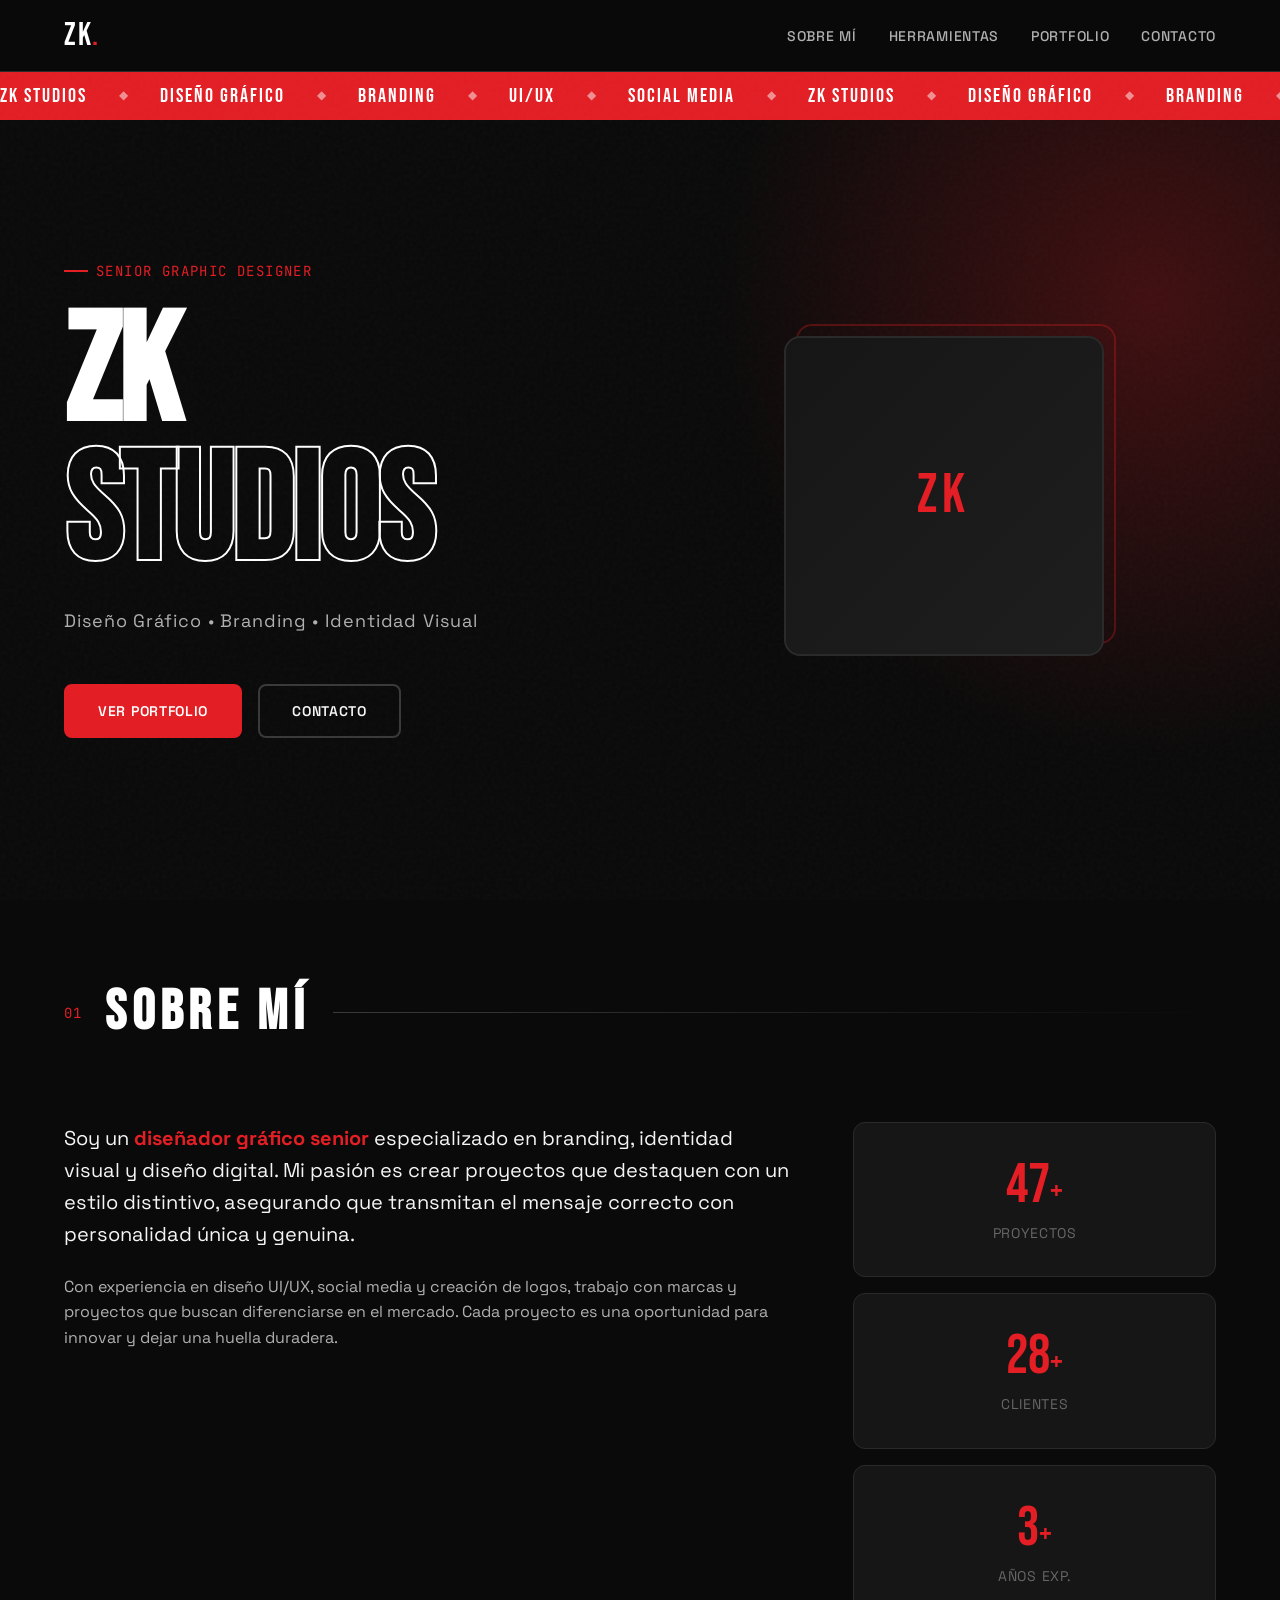
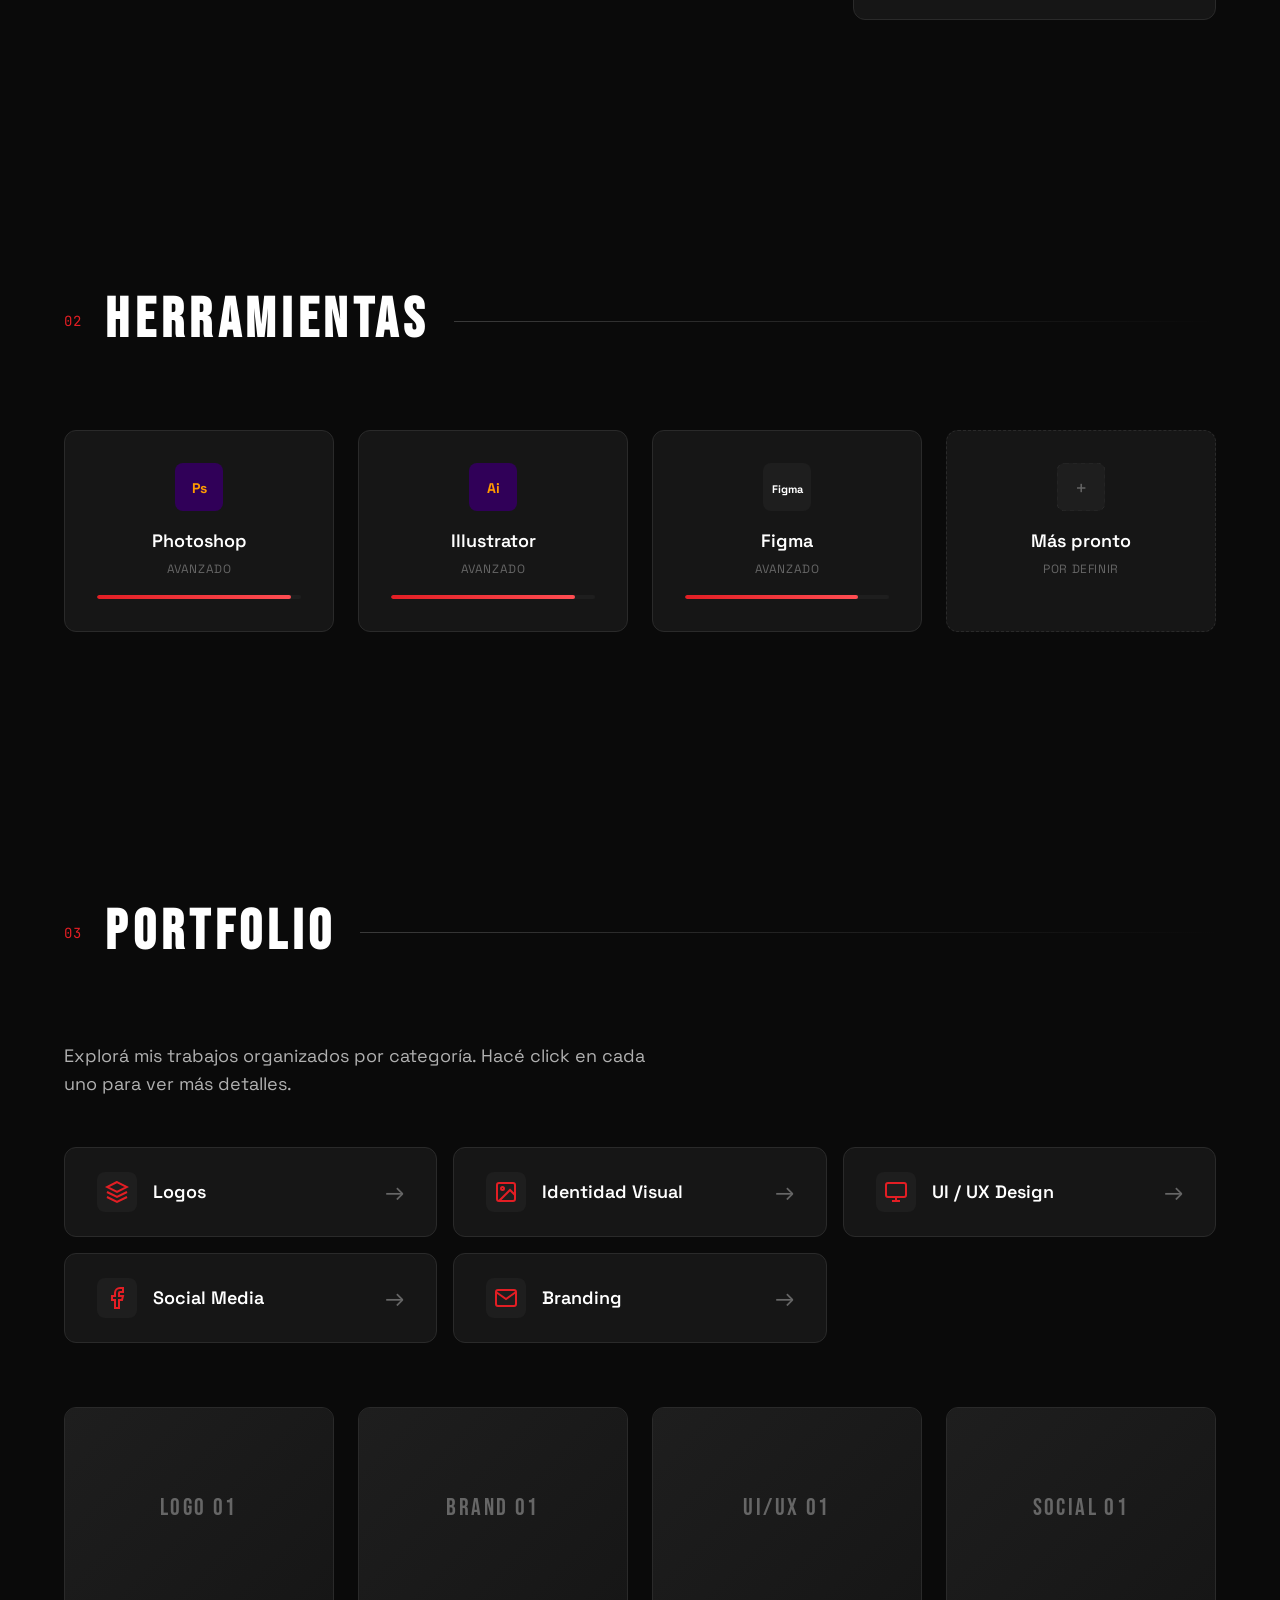
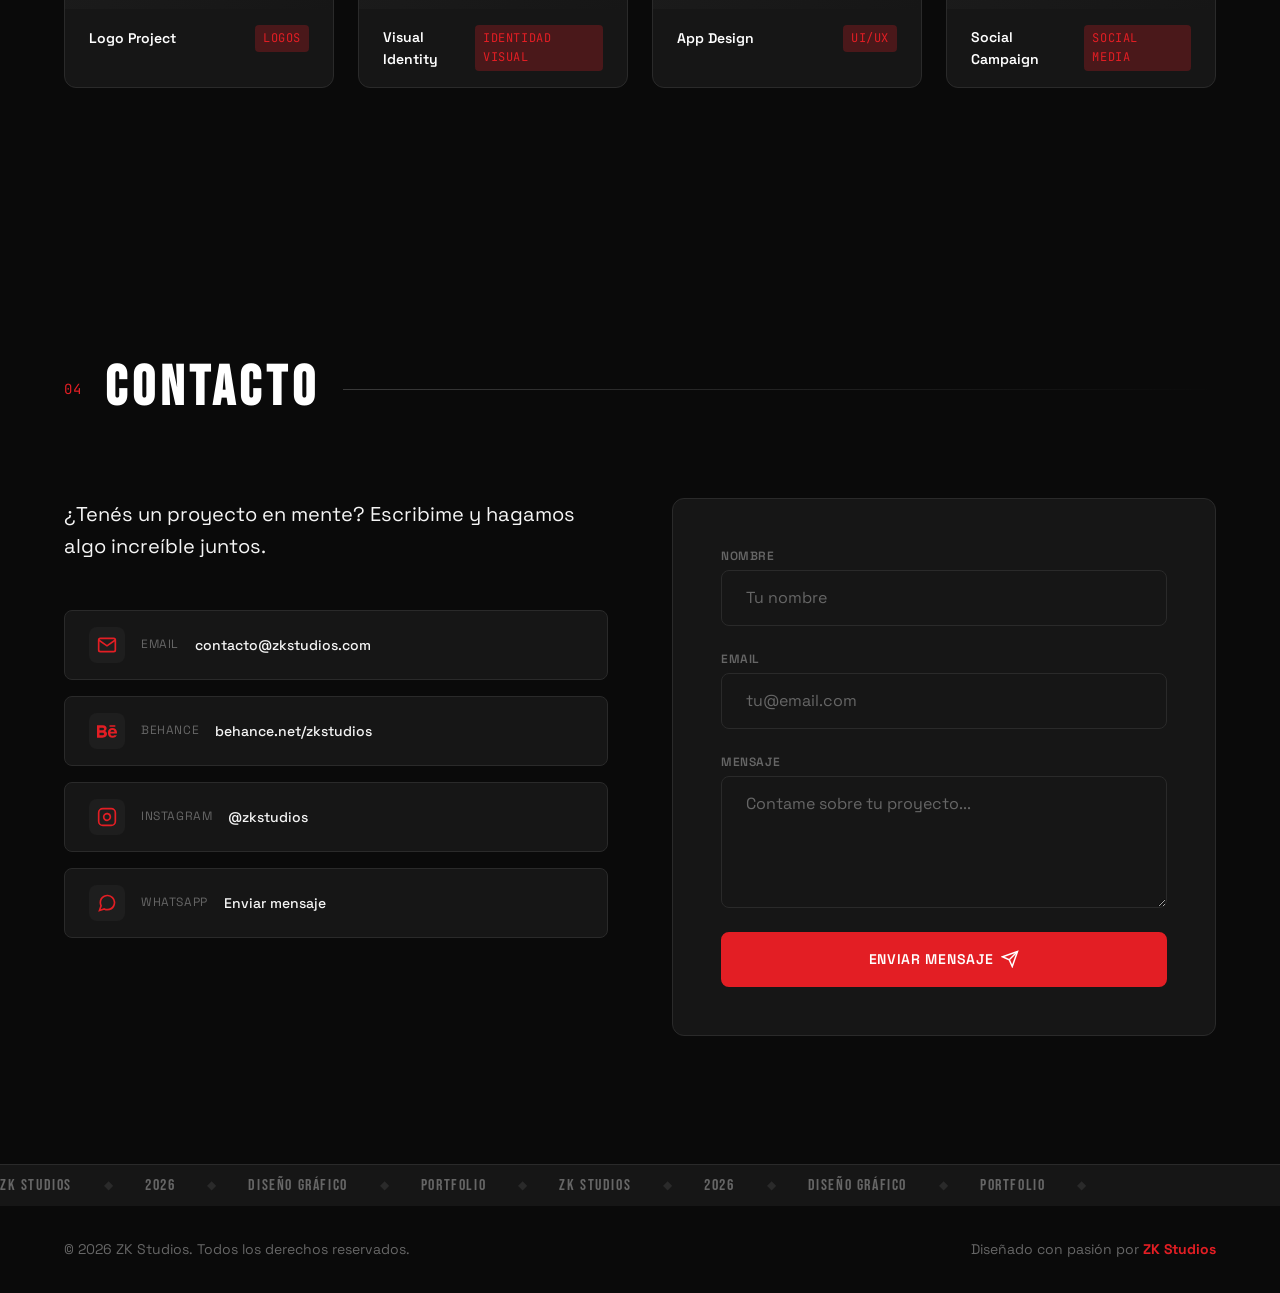
==== index.html @ b7d190c0 "Primer Commit - ZK Studios" ====
<!DOCTYPE html>
<html lang="es">
<head>
  <meta charset="UTF-8">
  <meta name="viewport" content="width=device-width, initial-scale=1.0">
  <meta name="description" content="ZK Studios — Diseño Gráfico Senior. Portfolio de diseño gráfico, branding, UI/UX, social media e identidad visual.">
  <meta name="author" content="ZK Studios">
  <meta name="robots" content="index, follow">

  <!-- Open Graph -->
  <meta property="og:title" content="ZK Studios — Diseño Gráfico Senior">
  <meta property="og:description" content="Portfolio profesional de diseño gráfico, branding e identidad visual.">
  <meta property="og:type" content="website">
  <meta property="og:image" content="assets/img/og-image.png">

  <!-- Favicon -->
  <link rel="icon" type="image/png" href="assets/icons/favicon.png">

  <!-- Fonts -->
  <link rel="preconnect" href="https://fonts.googleapis.com">
  <link rel="preconnect" href="https://fonts.gstatic.com" crossorigin>
  <link href="https://fonts.googleapis.com/css2?family=Bebas+Neue&family=Space+Grotesk:wght@400;500;600;700&family=JetBrains+Mono:wght@400;500&display=swap" rel="stylesheet">

  <!-- Stylesheets -->
  <link rel="stylesheet" href="css/variables.css">
  <link rel="stylesheet" href="css/reset.css">
  <link rel="stylesheet" href="css/base.css">
  <link rel="stylesheet" href="css/layout.css">
  <link rel="stylesheet" href="css/components.css">
  <link rel="stylesheet" href="css/sections.css">
  <link rel="stylesheet" href="css/modal.css">
  <link rel="stylesheet" href="css/animations.css">
  <link rel="stylesheet" href="css/responsive.css">

  <title>ZK Studios — Diseño Gráfico Senior</title>
</head>
<body>

  <!-- ============================================
       LOADER
  ============================================= -->
  <div id="loader" class="loader" aria-hidden="true">
    <div class="loader__content">
      <span class="loader__logo">ZK</span>
      <div class="loader__bar">
        <div class="loader__bar-fill"></div>
      </div>
    </div>
  </div>

  <!-- ============================================
       NAVIGATION
  ============================================= -->
  <header class="header" id="header">
    <nav class="nav" aria-label="Navegación principal">
      <a href="#hero" class="nav__logo" aria-label="ZK Studios - Inicio">
        <span class="nav__logo-text">ZK<span class="accent">.</span></span>
      </a>

      <button class="nav__toggle" id="navToggle" aria-label="Abrir menú" aria-expanded="false">
        <span class="nav__toggle-bar"></span>
        <span class="nav__toggle-bar"></span>
        <span class="nav__toggle-bar"></span>
      </button>

      <ul class="nav__menu" id="navMenu" role="menubar">
        <li role="none"><a href="#about" class="nav__link" role="menuitem">Sobre mí</a></li>
        <li role="none"><a href="#tools" class="nav__link" role="menuitem">Herramientas</a></li>
        <li role="none"><a href="#portfolio" class="nav__link" role="menuitem">Portfolio</a></li>
        <li role="none"><a href="#contact" class="nav__link" role="menuitem">Contacto</a></li>
      </ul>
    </nav>
  </header>

  <main id="main">

    <!-- ============================================
         MARQUEE TICKER
    ============================================= -->
    <div class="marquee" aria-hidden="true">
      <div class="marquee__track">
        <span class="marquee__item">ZK STUDIOS</span>
        <span class="marquee__separator">◆</span>
        <span class="marquee__item">DISEÑO GRÁFICO</span>
        <span class="marquee__separator">◆</span>
        <span class="marquee__item">BRANDING</span>
        <span class="marquee__separator">◆</span>
        <span class="marquee__item">UI/UX</span>
        <span class="marquee__separator">◆</span>
        <span class="marquee__item">SOCIAL MEDIA</span>
        <span class="marquee__separator">◆</span>
        <span class="marquee__item">ZK STUDIOS</span>
        <span class="marquee__separator">◆</span>
        <span class="marquee__item">DISEÑO GRÁFICO</span>
        <span class="marquee__separator">◆</span>
        <span class="marquee__item">BRANDING</span>
        <span class="marquee__separator">◆</span>
        <span class="marquee__item">UI/UX</span>
        <span class="marquee__separator">◆</span>
        <span class="marquee__item">SOCIAL MEDIA</span>
        <span class="marquee__separator">◆</span>
      </div>
    </div>

    <!-- ============================================
         HERO SECTION
    ============================================= -->
    <section class="hero" id="hero">
      <div class="hero__container container">
        <div class="hero__content">
          <p class="hero__tag">Senior Graphic Designer</p>
          <h1 class="hero__title">
            <span class="hero__title-line" data-animate="slide-up">ZK</span>
            <span class="hero__title-line hero__title-line--outline" data-animate="slide-up" data-delay="1">STUDIOS</span>
          </h1>
          <p class="hero__subtitle">Diseño Gráfico &bull; Branding &bull; Identidad Visual</p>
          <div class="hero__cta">
            <a href="#portfolio" class="btn btn--primary">Ver Portfolio</a>
            <a href="#contact" class="btn btn--outline">Contacto</a>
          </div>
        </div>
        <div class="hero__visual">
          <div class="hero__image-wrapper">
            <!-- Placeholder: reemplazar con foto de perfil/avatar -->
            <div class="hero__image-placeholder">
              <span>ZK</span>
            </div>
            <div class="hero__image-decoration"></div>
          </div>
        </div>
      </div>
    </section>

    <!-- ============================================
         ABOUT SECTION
    ============================================= -->
    <section class="section about" id="about">
      <div class="container">
        <div class="section__header">
          <span class="section__number">01</span>
          <h2 class="section__title">Sobre Mí</h2>
          <div class="section__line"></div>
        </div>
        <div class="about__grid">
          <div class="about__text">
            <p class="about__intro">
              Soy un <strong>diseñador gráfico senior</strong> especializado en branding, identidad visual y diseño digital. 
              Mi pasión es crear proyectos que destaquen con un estilo distintivo, asegurando que transmitan 
              el mensaje correcto con personalidad única y genuina.
            </p>
            <p class="about__description">
              Con experiencia en diseño UI/UX, social media y creación de logos, trabajo con marcas 
              y proyectos que buscan diferenciarse en el mercado. Cada proyecto es una oportunidad 
              para innovar y dejar una huella duradera.
            </p>
          </div>
          <div class="about__stats">
            <div class="stat" data-animate="fade-in">
              <span class="stat__number" data-count="50">0</span><span class="stat__plus">+</span>
              <span class="stat__label">Proyectos</span>
            </div>
            <div class="stat" data-animate="fade-in" data-delay="1">
              <span class="stat__number" data-count="30">0</span><span class="stat__plus">+</span>
              <span class="stat__label">Clientes</span>
            </div>
            <div class="stat" data-animate="fade-in" data-delay="2">
              <span class="stat__number" data-count="4">0</span><span class="stat__plus">+</span>
              <span class="stat__label">Años Exp.</span>
            </div>
          </div>
        </div>
      </div>
    </section>

    <!-- ============================================
         TOOLS SECTION
    ============================================= -->
    <section class="section tools" id="tools">
      <div class="container">
        <div class="section__header">
          <span class="section__number">02</span>
          <h2 class="section__title">Herramientas</h2>
          <div class="section__line"></div>
        </div>
        <div class="tools__grid">
          <div class="tool-card" data-animate="scale-in">
            <div class="tool-card__icon">
              <svg viewBox="0 0 48 48" fill="none" xmlns="http://www.w3.org/2000/svg">
                <rect width="48" height="48" rx="8" fill="#300058"/>
                <text x="24" y="30" text-anchor="middle" fill="#FF9A00" font-size="14" font-weight="bold">Ps</text>
              </svg>
            </div>
            <h3 class="tool-card__name">Photoshop</h3>
            <span class="tool-card__level">Avanzado</span>
            <div class="tool-card__bar">
              <div class="tool-card__bar-fill" data-width="95"></div>
            </div>
          </div>

          <div class="tool-card" data-animate="scale-in" data-delay="1">
            <div class="tool-card__icon">
              <svg viewBox="0 0 48 48" fill="none" xmlns="http://www.w3.org/2000/svg">
                <rect width="48" height="48" rx="8" fill="#300058"/>
                <text x="24" y="30" text-anchor="middle" fill="#FF9A00" font-size="14" font-weight="bold">Ai</text>
              </svg>
            </div>
            <h3 class="tool-card__name">Illustrator</h3>
            <span class="tool-card__level">Avanzado</span>
            <div class="tool-card__bar">
              <div class="tool-card__bar-fill" data-width="90"></div>
            </div>
          </div>

          <div class="tool-card" data-animate="scale-in" data-delay="2">
            <div class="tool-card__icon">
              <svg viewBox="0 0 48 48" fill="none" xmlns="http://www.w3.org/2000/svg">
                <rect width="48" height="48" rx="8" fill="#1E1E1E"/>
                <text x="24" y="30" text-anchor="middle" fill="#FFFFFF" font-size="11" font-weight="bold">Figma</text>
              </svg>
            </div>
            <h3 class="tool-card__name">Figma</h3>
            <span class="tool-card__level">Avanzado</span>
            <div class="tool-card__bar">
              <div class="tool-card__bar-fill" data-width="85"></div>
            </div>
          </div>

          <!-- Placeholder para más herramientas -->
          <div class="tool-card tool-card--add" data-animate="scale-in" data-delay="3">
            <div class="tool-card__icon">
              <svg viewBox="0 0 48 48" fill="none" xmlns="http://www.w3.org/2000/svg">
                <rect width="48" height="48" rx="8" fill="var(--clr-surface-alt)" stroke="var(--clr-border)" stroke-dasharray="4 4"/>
                <text x="24" y="32" text-anchor="middle" fill="var(--clr-text-muted)" font-size="20">+</text>
              </svg>
            </div>
            <h3 class="tool-card__name">Más pronto</h3>
            <span class="tool-card__level">Por definir</span>
          </div>
        </div>
      </div>
    </section>

    <!-- ============================================
         PORTFOLIO SECTION
    ============================================= -->
    <section class="section portfolio" id="portfolio">
      <div class="container">
        <div class="section__header">
          <span class="section__number">03</span>
          <h2 class="section__title">Portfolio</h2>
          <div class="section__line"></div>
        </div>
        <p class="portfolio__intro">
          Explorá mis trabajos organizados por categoría. Hacé click en cada uno para ver más detalles.
        </p>

        <div class="portfolio__categories">
          <button class="category-btn" data-category="logos" aria-label="Ver categoría Logos">
            <span class="category-btn__icon">
              <svg width="24" height="24" viewBox="0 0 24 24" fill="none" stroke="currentColor" stroke-width="2"><path d="M12 2L2 7l10 5 10-5-10-5z"/><path d="M2 17l10 5 10-5"/><path d="M2 12l10 5 10-5"/></svg>
            </span>
            <span class="category-btn__text">Logos</span>
            <span class="category-btn__arrow">&rarr;</span>
          </button>

          <button class="category-btn" data-category="identidad-visual" aria-label="Ver categoría Identidad Visual">
            <span class="category-btn__icon">
              <svg width="24" height="24" viewBox="0 0 24 24" fill="none" stroke="currentColor" stroke-width="2"><rect x="3" y="3" width="18" height="18" rx="2"/><circle cx="8.5" cy="8.5" r="1.5"/><path d="M21 15l-5-5L5 21"/></svg>
            </span>
            <span class="category-btn__text">Identidad Visual</span>
            <span class="category-btn__arrow">&rarr;</span>
          </button>

          <button class="category-btn" data-category="ui-ux" aria-label="Ver categoría UI/UX Design">
            <span class="category-btn__icon">
              <svg width="24" height="24" viewBox="0 0 24 24" fill="none" stroke="currentColor" stroke-width="2"><rect x="2" y="3" width="20" height="14" rx="2"/><line x1="8" y1="21" x2="16" y2="21"/><line x1="12" y1="17" x2="12" y2="21"/></svg>
            </span>
            <span class="category-btn__text">UI / UX Design</span>
            <span class="category-btn__arrow">&rarr;</span>
          </button>

          <button class="category-btn" data-category="social-media" aria-label="Ver categoría Social Media">
            <span class="category-btn__icon">
              <svg width="24" height="24" viewBox="0 0 24 24" fill="none" stroke="currentColor" stroke-width="2"><path d="M18 2h-3a5 5 0 00-5 5v3H7v4h3v8h4v-8h3l1-4h-4V7a1 1 0 011-1h3z"/></svg>
            </span>
            <span class="category-btn__text">Social Media</span>
            <span class="category-btn__arrow">&rarr;</span>
          </button>

          <button class="category-btn" data-category="branding" aria-label="Ver categoría Branding">
            <span class="category-btn__icon">
              <svg width="24" height="24" viewBox="0 0 24 24" fill="none" stroke="currentColor" stroke-width="2"><path d="M4 4h16c1.1 0 2 .9 2 2v12c0 1.1-.9 2-2 2H4c-1.1 0-2-.9-2-2V6c0-1.1.9-2 2-2z"/><polyline points="22 6 12 13 2 6"/></svg>
            </span>
            <span class="category-btn__text">Branding</span>
            <span class="category-btn__arrow">&rarr;</span>
          </button>
        </div>

        <!-- Portfolio Gallery Preview -->
        <div class="portfolio__preview">
          <div class="portfolio__grid">
            <article class="project-card" data-category="logos" data-animate="fade-in">
              <div class="project-card__thumbnail">
                <div class="project-card__placeholder">
                  <span>LOGO 01</span>
                </div>
              </div>
              <div class="project-card__info">
                <h3 class="project-card__title">Logo Project</h3>
                <span class="project-card__tag">Logos</span>
              </div>
            </article>

            <article class="project-card" data-category="identidad-visual" data-animate="fade-in" data-delay="1">
              <div class="project-card__thumbnail">
                <div class="project-card__placeholder">
                  <span>BRAND 01</span>
                </div>
              </div>
              <div class="project-card__info">
                <h3 class="project-card__title">Visual Identity</h3>
                <span class="project-card__tag">Identidad Visual</span>
              </div>
            </article>

            <article class="project-card" data-category="ui-ux" data-animate="fade-in" data-delay="2">
              <div class="project-card__thumbnail">
                <div class="project-card__placeholder">
                  <span>UI/UX 01</span>
                </div>
              </div>
              <div class="project-card__info">
                <h3 class="project-card__title">App Design</h3>
                <span class="project-card__tag">UI/UX</span>
              </div>
            </article>

            <article class="project-card" data-category="social-media" data-animate="fade-in" data-delay="3">
              <div class="project-card__thumbnail">
                <div class="project-card__placeholder">
                  <span>SOCIAL 01</span>
                </div>
              </div>
              <div class="project-card__info">
                <h3 class="project-card__title">Social Campaign</h3>
                <span class="project-card__tag">Social Media</span>
              </div>
            </article>
          </div>
        </div>
      </div>
    </section>

    <!-- ============================================
         CONTACT SECTION
    ============================================= -->
    <section class="section contact" id="contact">
      <div class="container">
        <div class="section__header">
          <span class="section__number">04</span>
          <h2 class="section__title">Contacto</h2>
          <div class="section__line"></div>
        </div>
        <div class="contact__grid">
          <div class="contact__info">
            <p class="contact__text">
              ¿Tenés un proyecto en mente? Escribime y hagamos algo increíble juntos.
            </p>
            <div class="contact__channels">
              <a href="mailto:contacto@zkstudios.com" class="contact-link" aria-label="Enviar email">
                <span class="contact-link__icon">
                  <svg width="20" height="20" viewBox="0 0 24 24" fill="none" stroke="currentColor" stroke-width="2"><path d="M4 4h16c1.1 0 2 .9 2 2v12c0 1.1-.9 2-2 2H4c-1.1 0-2-.9-2-2V6c0-1.1.9-2 2-2z"/><polyline points="22 6 12 13 2 6"/></svg>
                </span>
                <span class="contact-link__label">Email</span>
                <span class="contact-link__value">contacto@zkstudios.com</span>
              </a>

              <a href="https://www.behance.net/" target="_blank" rel="noopener noreferrer" class="contact-link" aria-label="Ver Behance">
                <span class="contact-link__icon">
                  <svg width="20" height="20" viewBox="0 0 24 24" fill="currentColor"><path d="M22 7h-7V5h7v2zm1.726 10c-.442 1.297-2.029 3-5.101 3-3.074 0-5.564-1.729-5.564-5.675 0-3.91 2.325-5.92 5.466-5.92 3.082 0 4.964 1.782 5.375 4.426.078.506.109 1.188.095 2.14H15.97c.13 3.211 3.483 3.312 4.588 2.029h3.168zm-7.686-4h4.965c-.105-1.547-1.136-2.219-2.477-2.219-1.466 0-2.277.768-2.488 2.219zm-9.574 6.988H0V5.021h6.953c5.476.081 5.58 5.444 2.72 6.906 3.461 1.26 3.577 8.061-3.207 8.061zM3 11h3.584c2.508 0 2.906-3-.312-3H3v3zm3.391 3H3v3.016h3.341c3.055 0 2.868-3.016.05-3.016z"/></svg>
                </span>
                <span class="contact-link__label">Behance</span>
                <span class="contact-link__value">behance.net/zkstudios</span>
              </a>

              <a href="https://www.instagram.com/" target="_blank" rel="noopener noreferrer" class="contact-link" aria-label="Ver Instagram">
                <span class="contact-link__icon">
                  <svg width="20" height="20" viewBox="0 0 24 24" fill="none" stroke="currentColor" stroke-width="2"><rect x="2" y="2" width="20" height="20" rx="5"/><path d="M16 11.37A4 4 0 1112.63 8 4 4 0 0116 11.37z"/><line x1="17.5" y1="6.5" x2="17.51" y2="6.5"/></svg>
                </span>
                <span class="contact-link__label">Instagram</span>
                <span class="contact-link__value">@zkstudios</span>
              </a>

              <a href="https://wa.me/" target="_blank" rel="noopener noreferrer" class="contact-link" aria-label="Enviar WhatsApp">
                <span class="contact-link__icon">
                  <svg width="20" height="20" viewBox="0 0 24 24" fill="none" stroke="currentColor" stroke-width="2"><path d="M21 11.5a8.38 8.38 0 01-.9 3.8 8.5 8.5 0 01-7.6 4.7 8.38 8.38 0 01-3.8-.9L3 21l1.9-5.7a8.38 8.38 0 01-.9-3.8 8.5 8.5 0 014.7-7.6 8.38 8.38 0 013.8-.9h.5a8.48 8.48 0 018 8v.5z"/></svg>
                </span>
                <span class="contact-link__label">WhatsApp</span>
                <span class="contact-link__value">Enviar mensaje</span>
              </a>
            </div>
          </div>
          <div class="contact__form-wrapper">
            <form class="contact-form" id="contactForm" novalidate>
              <div class="contact-form__group">
                <label for="name" class="contact-form__label">Nombre</label>
                <input type="text" id="name" name="name" class="contact-form__input" placeholder="Tu nombre" required autocomplete="name">
              </div>
              <div class="contact-form__group">
                <label for="email" class="contact-form__label">Email</label>
                <input type="email" id="email" name="email" class="contact-form__input" placeholder="tu@email.com" required autocomplete="email">
              </div>
              <div class="contact-form__group">
                <label for="message" class="contact-form__label">Mensaje</label>
                <textarea id="message" name="message" class="contact-form__input contact-form__textarea" placeholder="Contame sobre tu proyecto..." rows="4" required></textarea>
              </div>
              <button type="submit" class="btn btn--primary btn--full">
                Enviar Mensaje
                <svg width="18" height="18" viewBox="0 0 24 24" fill="none" stroke="currentColor" stroke-width="2"><line x1="22" y1="2" x2="11" y2="13"/><polygon points="22 2 15 22 11 13 2 9 22 2"/></svg>
              </button>
            </form>
          </div>
        </div>
      </div>
    </section>

  </main>

  <!-- ============================================
       MODAL OVERLAY (Portfolio Categories)
  ============================================= -->
  <div class="modal-overlay" id="modalOverlay" role="dialog" aria-modal="true" aria-hidden="true">
    <div class="modal" id="modal">
      <div class="modal__header">
        <h2 class="modal__title" id="modalTitle">Categoría</h2>
        <button class="modal__close" id="modalClose" aria-label="Cerrar modal">
          <svg width="24" height="24" viewBox="0 0 24 24" fill="none" stroke="currentColor" stroke-width="2"><line x1="18" y1="6" x2="6" y2="18"/><line x1="6" y1="6" x2="18" y2="18"/></svg>
        </button>
      </div>
      <div class="modal__body" id="modalBody">
        <!-- Contenido dinámico inyectado por JS -->
      </div>
    </div>
  </div>

  <!-- ============================================
       FOOTER
  ============================================= -->
  <footer class="footer">
    <div class="marquee marquee--footer" aria-hidden="true">
      <div class="marquee__track marquee__track--reverse">
        <span class="marquee__item">ZK STUDIOS</span>
        <span class="marquee__separator">◆</span>
        <span class="marquee__item">2026</span>
        <span class="marquee__separator">◆</span>
        <span class="marquee__item">DISEÑO GRÁFICO</span>
        <span class="marquee__separator">◆</span>
        <span class="marquee__item">PORTFOLIO</span>
        <span class="marquee__separator">◆</span>
        <span class="marquee__item">ZK STUDIOS</span>
        <span class="marquee__separator">◆</span>
        <span class="marquee__item">2026</span>
        <span class="marquee__separator">◆</span>
        <span class="marquee__item">DISEÑO GRÁFICO</span>
        <span class="marquee__separator">◆</span>
        <span class="marquee__item">PORTFOLIO</span>
        <span class="marquee__separator">◆</span>
      </div>
    </div>
    <div class="footer__content container">
      <p class="footer__copy">&copy; 2026 ZK Studios. Todos los derechos reservados.</p>
      <p class="footer__credit">Diseñado con pasión por <strong>ZK Studios</strong></p>
    </div>
  </footer>

  <!-- Scripts -->
  <script src="js/app.js" defer></script>
  <script src="js/modal.js" defer></script>
  <script src="js/animations.js" defer></script>

</body>
</html>
---- css/variables.css ----
/* ============================================
   DESIGN TOKENS — ZK Studios
   Paleta: Rojo, Negro, Blanco con acentos
   ============================================ */

:root {
  /* ---- Colors ---- */
  --clr-primary:       #E31E24;
  --clr-primary-dark:  #B8171C;
  --clr-primary-light: #FF4D52;
  --clr-primary-glow:  rgba(227, 30, 36, 0.25);

  --clr-bg:            #0A0A0A;
  --clr-bg-alt:        #111111;
  --clr-surface:       #161616;
  --clr-surface-alt:   #1E1E1E;
  --clr-surface-hover: #252525;

  --clr-text:          #F5F5F5;
  --clr-text-secondary:#B0B0B0;
  --clr-text-muted:    #666666;

  --clr-border:        #2A2A2A;
  --clr-border-light:  #3A3A3A;

  --clr-white:         #FFFFFF;
  --clr-black:         #000000;

  /* ---- Typography ---- */
  --ff-display:  'Bebas Neue', sans-serif;
  --ff-body:     'Space Grotesk', sans-serif;
  --ff-mono:     'JetBrains Mono', monospace;

  --fs-xs:    0.75rem;    /* 12px */
  --fs-sm:    0.875rem;   /* 14px */
  --fs-base:  1rem;       /* 16px */
  --fs-md:    1.125rem;   /* 18px */
  --fs-lg:    1.25rem;    /* 20px */
  --fs-xl:    1.5rem;     /* 24px */
  --fs-2xl:   2rem;       /* 32px */
  --fs-3xl:   2.5rem;     /* 40px */
  --fs-4xl:   3.5rem;     /* 56px */
  --fs-hero:  clamp(4rem, 12vw, 10rem);
  --fs-section: clamp(2rem, 5vw, 3.5rem);

  --fw-regular:   400;
  --fw-medium:    500;
  --fw-semibold:  600;
  --fw-bold:      700;

  --lh-tight:    1.1;
  --lh-snug:     1.3;
  --lh-normal:   1.6;

  --ls-tight:    -0.02em;
  --ls-normal:   0;
  --ls-wide:     0.05em;
  --ls-wider:    0.1em;
  --ls-widest:   0.2em;

  /* ---- Spacing ---- */
  --space-xs:   0.25rem;
  --space-sm:   0.5rem;
  --space-md:   1rem;
  --space-lg:   1.5rem;
  --space-xl:   2rem;
  --space-2xl:  3rem;
  --space-3xl:  4rem;
  --space-4xl:  6rem;
  --space-5xl:  8rem;

  /* ---- Layout ---- */
  --container-max:     1200px;
  --container-padding: var(--space-lg);
  --nav-height:        72px;

  /* ---- Borders ---- */
  --radius-sm:  4px;
  --radius-md:  8px;
  --radius-lg:  12px;
  --radius-xl:  16px;
  --radius-full: 9999px;

  /* ---- Shadows ---- */
  --shadow-sm:   0 1px 3px rgba(0, 0, 0, 0.3);
  --shadow-md:   0 4px 12px rgba(0, 0, 0, 0.4);
  --shadow-lg:   0 8px 32px rgba(0, 0, 0, 0.5);
  --shadow-glow: 0 0 20px var(--clr-primary-glow);

  /* ---- Transitions ---- */
  --ease-out:      cubic-bezier(0.22, 1, 0.36, 1);
  --ease-in-out:   cubic-bezier(0.65, 0, 0.35, 1);
  --ease-spring:   cubic-bezier(0.34, 1.56, 0.64, 1);
  --duration-fast:  200ms;
  --duration-base:  350ms;
  --duration-slow:  600ms;

  /* ---- Z-index ---- */
  --z-base:      1;
  --z-dropdown:  10;
  --z-sticky:    100;
  --z-overlay:   500;
  --z-modal:     1000;
  --z-loader:    9999;
}
---- css/base.css ----
/* ============================================
   BASE STYLES
   ============================================ */

body {
  font-family: var(--ff-body);
  font-size: var(--fs-base);
  font-weight: var(--fw-regular);
  line-height: var(--lh-normal);
  color: var(--clr-text);
  background-color: var(--clr-bg);
  overflow-x: hidden;
}

/* --- Selection --- */
::selection {
  background-color: var(--clr-primary);
  color: var(--clr-white);
}

/* --- Scrollbar --- */
::-webkit-scrollbar {
  width: 8px;
}

::-webkit-scrollbar-track {
  background: var(--clr-bg);
}

::-webkit-scrollbar-thumb {
  background: var(--clr-border-light);
  border-radius: var(--radius-full);
}

::-webkit-scrollbar-thumb:hover {
  background: var(--clr-primary);
}

/* --- Focus visible --- */
:focus-visible {
  outline: 2px solid var(--clr-primary);
  outline-offset: 3px;
  border-radius: var(--radius-sm);
}

/* --- Links --- */
a {
  transition: color var(--duration-fast) var(--ease-out);
}

/* --- Container --- */
.container {
  width: 100%;
  max-width: var(--container-max);
  margin-inline: auto;
  padding-inline: var(--container-padding);
}

/* --- Section spacing --- */
.section {
  padding-block: var(--space-5xl);
}

/* --- Accent color helper --- */
.accent {
  color: var(--clr-primary);
}

/* --- Screen reader only --- */
.sr-only {
  position: absolute;
  width: 1px;
  height: 1px;
  padding: 0;
  margin: -1px;
  overflow: hidden;
  clip: rect(0, 0, 0, 0);
  white-space: nowrap;
  border-width: 0;
}

/* --- Buttons --- */
.btn {
  display: inline-flex;
  align-items: center;
  justify-content: center;
  gap: var(--space-sm);
  padding: 0.875rem 2rem;
  font-family: var(--ff-body);
  font-size: var(--fs-sm);
  font-weight: var(--fw-semibold);
  letter-spacing: var(--ls-wide);
  text-transform: uppercase;
  border-radius: var(--radius-md);
  transition: all var(--duration-base) var(--ease-out);
  position: relative;
  overflow: hidden;
}

.btn--primary {
  background-color: var(--clr-primary);
  color: var(--clr-white);
  border: 2px solid var(--clr-primary);
}

.btn--primary:hover {
  background-color: var(--clr-primary-dark);
  border-color: var(--clr-primary-dark);
  box-shadow: var(--shadow-glow);
  transform: translateY(-2px);
}

.btn--primary:active {
  transform: translateY(0);
}

.btn--outline {
  background-color: transparent;
  color: var(--clr-text);
  border: 2px solid var(--clr-border-light);
}

.btn--outline:hover {
  border-color: var(--clr-primary);
  color: var(--clr-primary);
  transform: translateY(-2px);
}

.btn--full {
  width: 100%;
}

/* --- Noise texture overlay (body pseudo) --- */
body::before {
  content: '';
  position: fixed;
  top: 0;
  left: 0;
  width: 100%;
  height: 100%;
  pointer-events: none;
  z-index: var(--z-base);
  opacity: 0.03;
  background-image: url("data:image/svg+xml,%3Csvg viewBox='0 0 256 256' xmlns='http://www.w3.org/2000/svg'%3E%3Cfilter id='noise'%3E%3CfeTurbulence type='fractalNoise' baseFrequency='0.9' numOctaves='4' stitchTiles='stitch'/%3E%3C/filter%3E%3Crect width='100%25' height='100%25' filter='url(%23noise)'/%3E%3C/svg%3E");
  background-repeat: repeat;
}
---- css/layout.css ----
/* ============================================
   LAYOUT — Header, Nav, Footer
   ============================================ */

/* --- Loader --- */
.loader {
  position: fixed;
  inset: 0;
  background-color: var(--clr-black);
  display: flex;
  align-items: center;
  justify-content: center;
  z-index: var(--z-loader);
  transition: opacity 0.6s var(--ease-out), visibility 0.6s;
}

.loader.is-hidden {
  opacity: 0;
  visibility: hidden;
  pointer-events: none;
}

.loader__content {
  text-align: center;
}

.loader__logo {
  font-family: var(--ff-display);
  font-size: var(--fs-4xl);
  color: var(--clr-primary);
  letter-spacing: var(--ls-wider);
  display: block;
  margin-bottom: var(--space-lg);
}

.loader__bar {
  width: 200px;
  height: 3px;
  background-color: var(--clr-surface-alt);
  border-radius: var(--radius-full);
  overflow: hidden;
}

.loader__bar-fill {
  height: 100%;
  background-color: var(--clr-primary);
  border-radius: var(--radius-full);
  animation: loaderFill 1.5s var(--ease-in-out) forwards;
}

@keyframes loaderFill {
  0%   { width: 0; }
  100% { width: 100%; }
}

/* --- Header / Nav --- */
.header {
  position: fixed;
  top: 0;
  left: 0;
  right: 0;
  height: var(--nav-height);
  z-index: var(--z-sticky);
  backdrop-filter: blur(12px);
  -webkit-backdrop-filter: blur(12px);
  background-color: rgba(10, 10, 10, 0.85);
  border-bottom: 1px solid var(--clr-border);
  transition: transform var(--duration-base) var(--ease-out),
              background-color var(--duration-base);
}

.header.is-hidden {
  transform: translateY(-100%);
}

.nav {
  display: flex;
  align-items: center;
  justify-content: space-between;
  height: 100%;
  max-width: var(--container-max);
  margin-inline: auto;
  padding-inline: var(--container-padding);
}

.nav__logo-text {
  font-family: var(--ff-display);
  font-size: var(--fs-2xl);
  letter-spacing: var(--ls-wide);
  color: var(--clr-white);
  transition: color var(--duration-fast);
}

.nav__logo:hover .nav__logo-text {
  color: var(--clr-primary);
}

.nav__menu {
  display: flex;
  align-items: center;
  gap: var(--space-xl);
}

.nav__link {
  font-size: var(--fs-sm);
  font-weight: var(--fw-medium);
  letter-spacing: var(--ls-wide);
  text-transform: uppercase;
  color: var(--clr-text-secondary);
  position: relative;
  padding-block: var(--space-xs);
  transition: color var(--duration-fast) var(--ease-out);
}

.nav__link::after {
  content: '';
  position: absolute;
  bottom: 0;
  left: 0;
  width: 0;
  height: 2px;
  background-color: var(--clr-primary);
  transition: width var(--duration-base) var(--ease-out);
}

.nav__link:hover,
.nav__link.is-active {
  color: var(--clr-white);
}

.nav__link:hover::after,
.nav__link.is-active::after {
  width: 100%;
}

/* Hamburger */
.nav__toggle {
  display: none;
  flex-direction: column;
  gap: 5px;
  padding: var(--space-sm);
}

.nav__toggle-bar {
  display: block;
  width: 24px;
  height: 2px;
  background-color: var(--clr-white);
  border-radius: var(--radius-full);
  transition: all var(--duration-base) var(--ease-out);
}

.nav__toggle.is-active .nav__toggle-bar:nth-child(1) {
  transform: translateY(7px) rotate(45deg);
}

.nav__toggle.is-active .nav__toggle-bar:nth-child(2) {
  opacity: 0;
}

.nav__toggle.is-active .nav__toggle-bar:nth-child(3) {
  transform: translateY(-7px) rotate(-45deg);
}

/* --- Marquee --- */
.marquee {
  overflow: hidden;
  background-color: var(--clr-primary);
  padding-block: var(--space-sm);
  margin-top: var(--nav-height);
}

.marquee--footer {
  margin-top: 0;
  background-color: var(--clr-surface);
}

.marquee__track {
  display: flex;
  gap: var(--space-xl);
  white-space: nowrap;
  animation: marqueeScroll 20s linear infinite;
  width: max-content;
}

.marquee__track--reverse {
  animation-direction: reverse;
}

.marquee__item {
  font-family: var(--ff-display);
  font-size: var(--fs-lg);
  letter-spacing: var(--ls-wider);
  color: var(--clr-white);
}

.marquee--footer .marquee__item {
  color: var(--clr-text-muted);
  font-size: var(--fs-base);
}

.marquee__separator {
  color: rgba(255, 255, 255, 0.5);
  font-size: var(--fs-xs);
  align-self: center;
}

.marquee--footer .marquee__separator {
  color: var(--clr-border);
}

@keyframes marqueeScroll {
  0%   { transform: translateX(0); }
  100% { transform: translateX(-50%); }
}

/* --- Footer --- */
.footer {
  border-top: 1px solid var(--clr-border);
}

.footer__content {
  display: flex;
  align-items: center;
  justify-content: space-between;
  padding-block: var(--space-xl);
  gap: var(--space-md);
}

.footer__copy {
  font-size: var(--fs-sm);
  color: var(--clr-text-muted);
}

.footer__credit {
  font-size: var(--fs-sm);
  color: var(--clr-text-muted);
}

.footer__credit strong {
  color: var(--clr-primary);
}
---- css/components.css ----
/* ============================================
   COMPONENTS — Reusable UI pieces
   ============================================ */

/* --- Section Header --- */
.section__header {
  display: flex;
  align-items: center;
  gap: var(--space-lg);
  margin-bottom: var(--space-3xl);
}

.section__number {
  font-family: var(--ff-mono);
  font-size: var(--fs-sm);
  color: var(--clr-primary);
  letter-spacing: var(--ls-wide);
}

.section__title {
  font-family: var(--ff-display);
  font-size: var(--fs-section);
  letter-spacing: var(--ls-wider);
  color: var(--clr-white);
  text-transform: uppercase;
}

.section__line {
  flex: 1;
  height: 1px;
  background: linear-gradient(90deg, var(--clr-border-light), transparent);
}

/* --- Tool Cards --- */
.tool-card {
  background-color: var(--clr-surface);
  border: 1px solid var(--clr-border);
  border-radius: var(--radius-lg);
  padding: var(--space-xl);
  text-align: center;
  transition: all var(--duration-base) var(--ease-out);
  position: relative;
  overflow: hidden;
}

.tool-card::before {
  content: '';
  position: absolute;
  top: 0;
  left: 0;
  right: 0;
  height: 3px;
  background: var(--clr-primary);
  transform: scaleX(0);
  transform-origin: left;
  transition: transform var(--duration-base) var(--ease-out);
}

.tool-card:hover {
  border-color: var(--clr-border-light);
  transform: translateY(-4px);
  box-shadow: var(--shadow-md);
}

.tool-card:hover::before {
  transform: scaleX(1);
}

.tool-card__icon {
  width: 48px;
  height: 48px;
  margin: 0 auto var(--space-md);
}

.tool-card__icon svg {
  width: 100%;
  height: 100%;
}

.tool-card__name {
  font-family: var(--ff-body);
  font-size: var(--fs-md);
  font-weight: var(--fw-semibold);
  color: var(--clr-white);
  margin-bottom: var(--space-xs);
}

.tool-card__level {
  font-size: var(--fs-xs);
  color: var(--clr-text-muted);
  text-transform: uppercase;
  letter-spacing: var(--ls-wide);
  display: block;
  margin-bottom: var(--space-md);
}

.tool-card__bar {
  height: 4px;
  background-color: var(--clr-surface-alt);
  border-radius: var(--radius-full);
  overflow: hidden;
}

.tool-card__bar-fill {
  height: 100%;
  background: linear-gradient(90deg, var(--clr-primary), var(--clr-primary-light));
  border-radius: var(--radius-full);
  width: 0;
  transition: width 1.2s var(--ease-out);
}

.tool-card--add {
  border-style: dashed;
  opacity: 0.5;
}

/* --- Category Buttons --- */
.category-btn {
  display: flex;
  align-items: center;
  gap: var(--space-md);
  width: 100%;
  padding: var(--space-lg) var(--space-xl);
  background-color: var(--clr-surface);
  border: 1px solid var(--clr-border);
  border-radius: var(--radius-lg);
  text-align: left;
  transition: all var(--duration-base) var(--ease-out);
  position: relative;
  overflow: hidden;
}

.category-btn::before {
  content: '';
  position: absolute;
  inset: 0;
  background: linear-gradient(135deg, var(--clr-primary-glow), transparent);
  opacity: 0;
  transition: opacity var(--duration-base);
}

.category-btn:hover {
  border-color: var(--clr-primary);
  transform: translateX(8px);
  box-shadow: var(--shadow-glow);
}

.category-btn:hover::before {
  opacity: 1;
}

.category-btn__icon {
  display: flex;
  align-items: center;
  justify-content: center;
  width: 40px;
  height: 40px;
  border-radius: var(--radius-md);
  background-color: var(--clr-surface-alt);
  color: var(--clr-primary);
  flex-shrink: 0;
  position: relative;
  z-index: 1;
  transition: background-color var(--duration-base);
}

.category-btn:hover .category-btn__icon {
  background-color: var(--clr-primary);
  color: var(--clr-white);
}

.category-btn__text {
  font-family: var(--ff-body);
  font-size: var(--fs-md);
  font-weight: var(--fw-semibold);
  color: var(--clr-white);
  flex: 1;
  position: relative;
  z-index: 1;
}

.category-btn__arrow {
  font-size: var(--fs-xl);
  color: var(--clr-text-muted);
  transition: all var(--duration-base) var(--ease-out);
  position: relative;
  z-index: 1;
}

.category-btn:hover .category-btn__arrow {
  color: var(--clr-primary);
  transform: translateX(4px);
}

/* --- Project Cards --- */
.project-card {
  background-color: var(--clr-surface);
  border: 1px solid var(--clr-border);
  border-radius: var(--radius-lg);
  overflow: hidden;
  cursor: pointer;
  transition: all var(--duration-base) var(--ease-out);
}

.project-card:hover {
  transform: translateY(-6px);
  box-shadow: var(--shadow-lg);
  border-color: var(--clr-border-light);
}

.project-card__thumbnail {
  aspect-ratio: 4 / 3;
  overflow: hidden;
  position: relative;
}

.project-card__placeholder {
  width: 100%;
  height: 100%;
  background: linear-gradient(135deg, var(--clr-surface-alt), var(--clr-surface));
  display: flex;
  align-items: center;
  justify-content: center;
  font-family: var(--ff-display);
  font-size: var(--fs-xl);
  letter-spacing: var(--ls-wider);
  color: var(--clr-text-muted);
  transition: transform var(--duration-slow) var(--ease-out);
}

.project-card:hover .project-card__placeholder {
  transform: scale(1.05);
}

.project-card__thumbnail img {
  width: 100%;
  height: 100%;
  object-fit: cover;
  transition: transform var(--duration-slow) var(--ease-out);
}

.project-card:hover .project-card__thumbnail img {
  transform: scale(1.05);
}

.project-card__info {
  padding: var(--space-md) var(--space-lg);
  display: flex;
  align-items: center;
  justify-content: space-between;
}

.project-card__title {
  font-size: var(--fs-sm);
  font-weight: var(--fw-semibold);
  color: var(--clr-white);
}

.project-card__tag {
  font-size: var(--fs-xs);
  color: var(--clr-primary);
  font-family: var(--ff-mono);
  letter-spacing: var(--ls-wide);
  text-transform: uppercase;
  background-color: var(--clr-primary-glow);
  padding: var(--space-xs) var(--space-sm);
  border-radius: var(--radius-sm);
}

/* --- Contact Links --- */
.contact-link {
  display: flex;
  align-items: center;
  gap: var(--space-md);
  padding: var(--space-md) var(--space-lg);
  background-color: var(--clr-surface);
  border: 1px solid var(--clr-border);
  border-radius: var(--radius-md);
  transition: all var(--duration-base) var(--ease-out);
}

.contact-link:hover {
  border-color: var(--clr-primary);
  background-color: var(--clr-surface-alt);
  transform: translateX(4px);
}

.contact-link__icon {
  display: flex;
  align-items: center;
  justify-content: center;
  width: 36px;
  height: 36px;
  border-radius: var(--radius-md);
  background-color: var(--clr-surface-alt);
  color: var(--clr-primary);
  flex-shrink: 0;
}

.contact-link:hover .contact-link__icon {
  background-color: var(--clr-primary);
  color: var(--clr-white);
}

.contact-link__label {
  font-size: var(--fs-xs);
  color: var(--clr-text-muted);
  text-transform: uppercase;
  letter-spacing: var(--ls-wide);
  display: block;
}

.contact-link__value {
  font-size: var(--fs-sm);
  font-weight: var(--fw-medium);
  color: var(--clr-text);
}

/* --- Contact Form --- */
.contact-form {
  display: flex;
  flex-direction: column;
  gap: var(--space-lg);
}

.contact-form__group {
  display: flex;
  flex-direction: column;
  gap: var(--space-xs);
}

.contact-form__label {
  font-size: var(--fs-xs);
  font-weight: var(--fw-semibold);
  color: var(--clr-text-muted);
  text-transform: uppercase;
  letter-spacing: var(--ls-wide);
}

.contact-form__input {
  background-color: var(--clr-surface);
  border: 1px solid var(--clr-border);
  border-radius: var(--radius-md);
  padding: 0.875rem var(--space-lg);
  font-size: var(--fs-base);
  color: var(--clr-text);
  transition: border-color var(--duration-fast), box-shadow var(--duration-fast);
}

.contact-form__input::placeholder {
  color: var(--clr-text-muted);
}

.contact-form__input:focus {
  outline: none;
  border-color: var(--clr-primary);
  box-shadow: 0 0 0 3px var(--clr-primary-glow);
}

.contact-form__textarea {
  resize: vertical;
  min-height: 120px;
}

.contact-form__input.is-error {
  border-color: var(--clr-primary);
}

/* --- Stat component --- */
.stat {
  text-align: center;
  padding: var(--space-xl);
  background-color: var(--clr-surface);
  border: 1px solid var(--clr-border);
  border-radius: var(--radius-lg);
  transition: all var(--duration-base) var(--ease-out);
}

.stat:hover {
  border-color: var(--clr-primary);
  box-shadow: var(--shadow-glow);
}

.stat__number {
  font-family: var(--ff-display);
  font-size: var(--fs-4xl);
  color: var(--clr-primary);
  line-height: var(--lh-tight);
}

.stat__plus {
  font-family: var(--ff-display);
  font-size: var(--fs-2xl);
  color: var(--clr-primary);
}

.stat__label {
  display: block;
  margin-top: var(--space-xs);
  font-size: var(--fs-sm);
  color: var(--clr-text-muted);
  text-transform: uppercase;
  letter-spacing: var(--ls-wide);
}
---- css/sections.css ----
/* ============================================
   SECTIONS — Page-specific layouts
   ============================================ */

/* --- Hero --- */
.hero {
  padding-block: var(--space-5xl) var(--space-4xl);
  position: relative;
  overflow: hidden;
  min-height: 80vh;
  display: flex;
  align-items: center;
}

.hero::before {
  content: '';
  position: absolute;
  top: -50%;
  right: -30%;
  width: 80%;
  height: 150%;
  background: radial-gradient(ellipse, var(--clr-primary-glow), transparent 60%);
  pointer-events: none;
}

.hero__container {
  display: grid;
  grid-template-columns: 1fr 1fr;
  gap: var(--space-3xl);
  align-items: center;
  position: relative;
  z-index: 2;
}

.hero__tag {
  font-family: var(--ff-mono);
  font-size: var(--fs-sm);
  color: var(--clr-primary);
  letter-spacing: var(--ls-wider);
  text-transform: uppercase;
  margin-bottom: var(--space-lg);
  display: inline-flex;
  align-items: center;
  gap: var(--space-sm);
}

.hero__tag::before {
  content: '';
  display: inline-block;
  width: 24px;
  height: 2px;
  background-color: var(--clr-primary);
}

.hero__title {
  font-family: var(--ff-display);
  font-size: var(--fs-hero);
  line-height: 0.9;
  letter-spacing: var(--ls-tight);
  margin-bottom: var(--space-lg);
}

.hero__title-line {
  display: block;
  color: var(--clr-white);
}

.hero__title-line--outline {
  -webkit-text-stroke: 2px var(--clr-white);
  color: transparent;
}

.hero__subtitle {
  font-size: var(--fs-md);
  color: var(--clr-text-secondary);
  margin-bottom: var(--space-2xl);
  letter-spacing: var(--ls-wide);
}

.hero__cta {
  display: flex;
  gap: var(--space-md);
  flex-wrap: wrap;
}

.hero__visual {
  display: flex;
  justify-content: center;
  align-items: center;
}

.hero__image-wrapper {
  position: relative;
  width: 320px;
  height: 320px;
}

.hero__image-placeholder {
  width: 100%;
  height: 100%;
  border-radius: var(--radius-xl);
  background: linear-gradient(135deg, var(--clr-surface), var(--clr-surface-alt));
  border: 2px solid var(--clr-border);
  display: flex;
  align-items: center;
  justify-content: center;
  font-family: var(--ff-display);
  font-size: var(--fs-4xl);
  color: var(--clr-primary);
  letter-spacing: var(--ls-wider);
  position: relative;
  z-index: 2;
  overflow: hidden;
}

.hero__image-placeholder img {
  width: 100%;
  height: 100%;
  object-fit: cover;
}

.hero__image-decoration {
  position: absolute;
  top: -12px;
  right: -12px;
  width: 100%;
  height: 100%;
  border-radius: var(--radius-xl);
  border: 2px solid var(--clr-primary);
  opacity: 0.3;
  z-index: 1;
}

/* --- About --- */
.about__grid {
  display: grid;
  grid-template-columns: 2fr 1fr;
  gap: var(--space-3xl);
  align-items: start;
}

.about__intro {
  font-size: var(--fs-lg);
  color: var(--clr-text);
  line-height: var(--lh-normal);
  margin-bottom: var(--space-lg);
}

.about__intro strong {
  color: var(--clr-primary);
}

.about__description {
  font-size: var(--fs-base);
  color: var(--clr-text-secondary);
  line-height: var(--lh-normal);
}

.about__stats {
  display: flex;
  flex-direction: column;
  gap: var(--space-md);
}

/* --- Tools --- */
.tools__grid {
  display: grid;
  grid-template-columns: repeat(auto-fill, minmax(220px, 1fr));
  gap: var(--space-lg);
}

/* --- Portfolio --- */
.portfolio__intro {
  font-size: var(--fs-md);
  color: var(--clr-text-secondary);
  margin-bottom: var(--space-2xl);
  max-width: 600px;
}

.portfolio__categories {
  display: grid;
  grid-template-columns: repeat(auto-fill, minmax(280px, 1fr));
  gap: var(--space-md);
  margin-bottom: var(--space-3xl);
}

.portfolio__grid {
  display: grid;
  grid-template-columns: repeat(auto-fill, minmax(260px, 1fr));
  gap: var(--space-lg);
}

/* --- Contact --- */
.contact__grid {
  display: grid;
  grid-template-columns: 1fr 1fr;
  gap: var(--space-3xl);
  align-items: start;
}

.contact__text {
  font-size: var(--fs-lg);
  color: var(--clr-text);
  line-height: var(--lh-normal);
  margin-bottom: var(--space-2xl);
}

.contact__channels {
  display: flex;
  flex-direction: column;
  gap: var(--space-md);
}

.contact__form-wrapper {
  background-color: var(--clr-surface);
  border: 1px solid var(--clr-border);
  border-radius: var(--radius-lg);
  padding: var(--space-2xl);
}
---- css/modal.css ----
/* ============================================
   MODAL — Portfolio category overlay
   ============================================ */

.modal-overlay {
  position: fixed;
  inset: 0;
  z-index: var(--z-modal);
  display: flex;
  align-items: center;
  justify-content: center;
  padding: var(--space-xl);
  opacity: 0;
  visibility: hidden;
  transition: opacity var(--duration-base) var(--ease-out),
              visibility var(--duration-base);
}

.modal-overlay.is-active {
  opacity: 1;
  visibility: visible;
}

/* Backdrop with gradient */
.modal-overlay::before {
  content: '';
  position: absolute;
  inset: 0;
  background: linear-gradient(
    135deg,
    rgba(0, 0, 0, 0.92),
    rgba(10, 10, 10, 0.96)
  );
  backdrop-filter: blur(8px);
  -webkit-backdrop-filter: blur(8px);
}

.modal {
  position: relative;
  width: 100%;
  max-width: 900px;
  max-height: 85vh;
  background-color: var(--clr-surface);
  border: 1px solid var(--clr-border);
  border-radius: var(--radius-xl);
  box-shadow: var(--shadow-lg), 0 0 60px rgba(227, 30, 36, 0.08);
  overflow: hidden;
  display: flex;
  flex-direction: column;
  transform: scale(0.92) translateY(20px);
  transition: transform var(--duration-slow) var(--ease-spring);
}

.modal-overlay.is-active .modal {
  transform: scale(1) translateY(0);
}

.modal__header {
  display: flex;
  align-items: center;
  justify-content: space-between;
  padding: var(--space-xl) var(--space-2xl);
  border-bottom: 1px solid var(--clr-border);
  flex-shrink: 0;
}

.modal__title {
  font-family: var(--ff-display);
  font-size: var(--fs-2xl);
  color: var(--clr-white);
  letter-spacing: var(--ls-wider);
  text-transform: uppercase;
}

.modal__close {
  display: flex;
  align-items: center;
  justify-content: center;
  width: 40px;
  height: 40px;
  border-radius: var(--radius-full);
  color: var(--clr-text-muted);
  background-color: var(--clr-surface-alt);
  border: 1px solid var(--clr-border);
  transition: all var(--duration-fast) var(--ease-out);
}

.modal__close:hover {
  color: var(--clr-white);
  border-color: var(--clr-primary);
  background-color: var(--clr-primary);
}

.modal__body {
  padding: var(--space-2xl);
  overflow-y: auto;
  flex: 1;
}

/* Scrollbar inside modal */
.modal__body::-webkit-scrollbar {
  width: 6px;
}

.modal__body::-webkit-scrollbar-thumb {
  background-color: var(--clr-border-light);
  border-radius: var(--radius-full);
}

/* Modal grid for projects inside */
.modal__grid {
  display: grid;
  grid-template-columns: repeat(auto-fill, minmax(220px, 1fr));
  gap: var(--space-lg);
}

/* Modal project item */
.modal__project {
  background-color: var(--clr-surface-alt);
  border: 1px solid var(--clr-border);
  border-radius: var(--radius-md);
  overflow: hidden;
  transition: all var(--duration-base) var(--ease-out);
}

.modal__project:hover {
  border-color: var(--clr-border-light);
  transform: translateY(-4px);
  box-shadow: var(--shadow-md);
}

.modal__project-thumb {
  aspect-ratio: 1;
  background: linear-gradient(135deg, var(--clr-surface), var(--clr-bg));
  display: flex;
  align-items: center;
  justify-content: center;
  overflow: hidden;
}

.modal__project-thumb img {
  width: 100%;
  height: 100%;
  object-fit: cover;
  transition: transform var(--duration-slow) var(--ease-out);
}

.modal__project:hover .modal__project-thumb img {
  transform: scale(1.08);
}

.modal__project-thumb-placeholder {
  font-family: var(--ff-display);
  font-size: var(--fs-lg);
  letter-spacing: var(--ls-wider);
  color: var(--clr-text-muted);
}

.modal__project-info {
  padding: var(--space-md);
}

.modal__project-name {
  font-size: var(--fs-sm);
  font-weight: var(--fw-semibold);
  color: var(--clr-white);
  margin-bottom: var(--space-xs);
}

.modal__project-desc {
  font-size: var(--fs-xs);
  color: var(--clr-text-muted);
  line-height: var(--lh-normal);
}

/* Empty state */
.modal__empty {
  text-align: center;
  padding: var(--space-3xl);
}

.modal__empty-icon {
  font-size: var(--fs-4xl);
  margin-bottom: var(--space-md);
  opacity: 0.3;
}

.modal__empty-text {
  font-size: var(--fs-md);
  color: var(--clr-text-muted);
}

/* Lock body scroll when modal is open */
body.modal-open {
  overflow: hidden;
}
---- css/animations.css ----
/* ============================================
   ANIMATIONS — Scroll-triggered & entrance
   ============================================ */

/* --- Base state for animated elements --- */
[data-animate] {
  opacity: 0;
  transition: opacity var(--duration-slow) var(--ease-out),
              transform var(--duration-slow) var(--ease-out);
}

[data-animate].is-visible {
  opacity: 1;
}

/* Slide up */
[data-animate="slide-up"] {
  transform: translateY(30px);
}

[data-animate="slide-up"].is-visible {
  transform: translateY(0);
}

/* Fade in */
[data-animate="fade-in"] {
  transform: translateY(16px);
}

[data-animate="fade-in"].is-visible {
  transform: translateY(0);
}

/* Scale in */
[data-animate="scale-in"] {
  transform: scale(0.92);
}

[data-animate="scale-in"].is-visible {
  transform: scale(1);
}

/* --- Stagger delays --- */
[data-delay="1"] { transition-delay: 100ms; }
[data-delay="2"] { transition-delay: 200ms; }
[data-delay="3"] { transition-delay: 300ms; }
[data-delay="4"] { transition-delay: 400ms; }
[data-delay="5"] { transition-delay: 500ms; }

/* --- Hover glow pulse --- */
@keyframes glowPulse {
  0%, 100% {
    box-shadow: 0 0 10px var(--clr-primary-glow);
  }
  50% {
    box-shadow: 0 0 25px var(--clr-primary-glow), 0 0 50px rgba(227, 30, 36, 0.1);
  }
}

/* --- Float animation for decorative elements --- */
@keyframes float {
  0%, 100% { transform: translateY(0); }
  50%      { transform: translateY(-10px); }
}

.hero__image-decoration {
  animation: float 4s ease-in-out infinite;
}

/* --- Counter animation (handled in JS, but define style) --- */
.stat__number {
  font-variant-numeric: tabular-nums;
}
---- css/responsive.css ----
/* ============================================
   RESPONSIVE — Breakpoints
   ============================================ */

/* --- Tablet (max 1024px) --- */
@media (max-width: 1024px) {
  .hero__container {
    grid-template-columns: 1fr;
    text-align: center;
  }

  .hero__tag {
    justify-content: center;
  }

  .hero__cta {
    justify-content: center;
  }

  .hero__visual {
    order: -1;
  }

  .hero__image-wrapper {
    width: 240px;
    height: 240px;
  }

  .about__grid {
    grid-template-columns: 1fr;
  }

  .about__stats {
    flex-direction: row;
    gap: var(--space-md);
  }

  .contact__grid {
    grid-template-columns: 1fr;
  }
}

/* --- Mobile large (max 768px) --- */
@media (max-width: 768px) {
  :root {
    --container-padding: var(--space-md);
    --nav-height: 64px;
  }

  .section {
    padding-block: var(--space-3xl);
  }

  /* Nav mobile menu */
  .nav__toggle {
    display: flex;
  }

  .nav__menu {
    position: fixed;
    top: var(--nav-height);
    left: 0;
    right: 0;
    bottom: 0;
    flex-direction: column;
    justify-content: center;
    gap: var(--space-2xl);
    background-color: rgba(10, 10, 10, 0.98);
    backdrop-filter: blur(16px);
    -webkit-backdrop-filter: blur(16px);
    opacity: 0;
    visibility: hidden;
    transform: translateY(-20px);
    transition: all var(--duration-base) var(--ease-out);
    z-index: var(--z-overlay);
  }

  .nav__menu.is-open {
    opacity: 1;
    visibility: visible;
    transform: translateY(0);
  }

  .nav__link {
    font-size: var(--fs-xl);
    font-family: var(--ff-display);
    letter-spacing: var(--ls-wider);
  }

  /* Hero */
  .hero {
    min-height: auto;
    padding-block: var(--space-3xl) var(--space-2xl);
  }

  .hero__image-wrapper {
    width: 180px;
    height: 180px;
  }

  /* Section headers */
  .section__header {
    flex-wrap: wrap;
    gap: var(--space-sm);
    margin-bottom: var(--space-2xl);
  }

  .section__line {
    width: 100%;
    order: 3;
  }

  /* Stats */
  .about__stats {
    flex-direction: column;
  }

  .stat {
    flex-direction: row;
    display: flex;
    align-items: center;
    gap: var(--space-md);
    text-align: left;
  }

  .stat__label {
    margin-top: 0;
  }

  /* Portfolio categories */
  .portfolio__categories {
    grid-template-columns: 1fr;
  }

  /* Contact */
  .contact__form-wrapper {
    padding: var(--space-lg);
  }

  /* Footer */
  .footer__content {
    flex-direction: column;
    text-align: center;
  }

  /* Modal */
  .modal {
    max-height: 90vh;
    border-radius: var(--radius-lg);
    margin: var(--space-md);
  }

  .modal__header {
    padding: var(--space-lg);
  }

  .modal__body {
    padding: var(--space-lg);
  }

  .modal__grid {
    grid-template-columns: repeat(auto-fill, minmax(140px, 1fr));
    gap: var(--space-md);
  }
}

/* --- Mobile small (max 480px) --- */
@media (max-width: 480px) {
  .hero__title {
    font-size: clamp(3rem, 15vw, 5rem);
  }

  .btn {
    padding: 0.75rem 1.5rem;
    font-size: var(--fs-xs);
  }

  .tools__grid {
    grid-template-columns: repeat(2, 1fr);
    gap: var(--space-md);
  }

  .tool-card {
    padding: var(--space-lg);
  }

  .portfolio__grid {
    grid-template-columns: 1fr;
  }
}
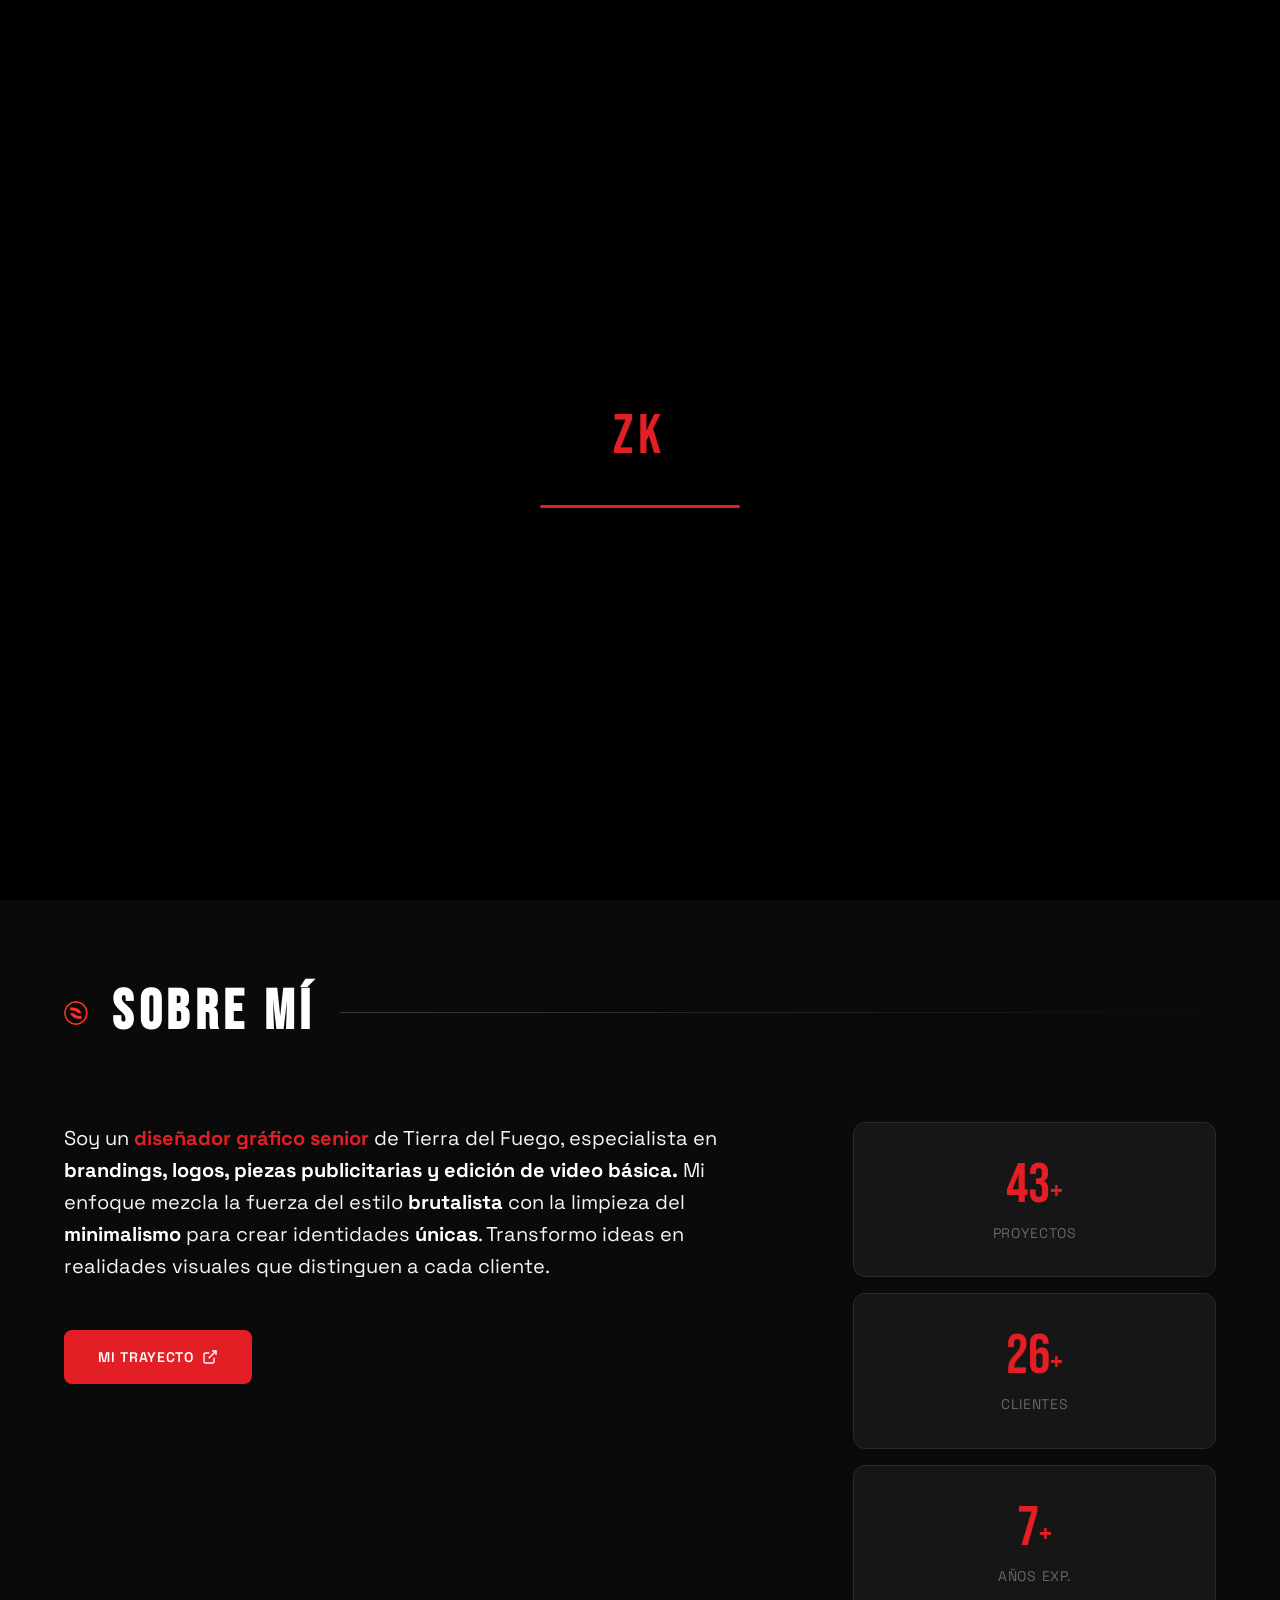
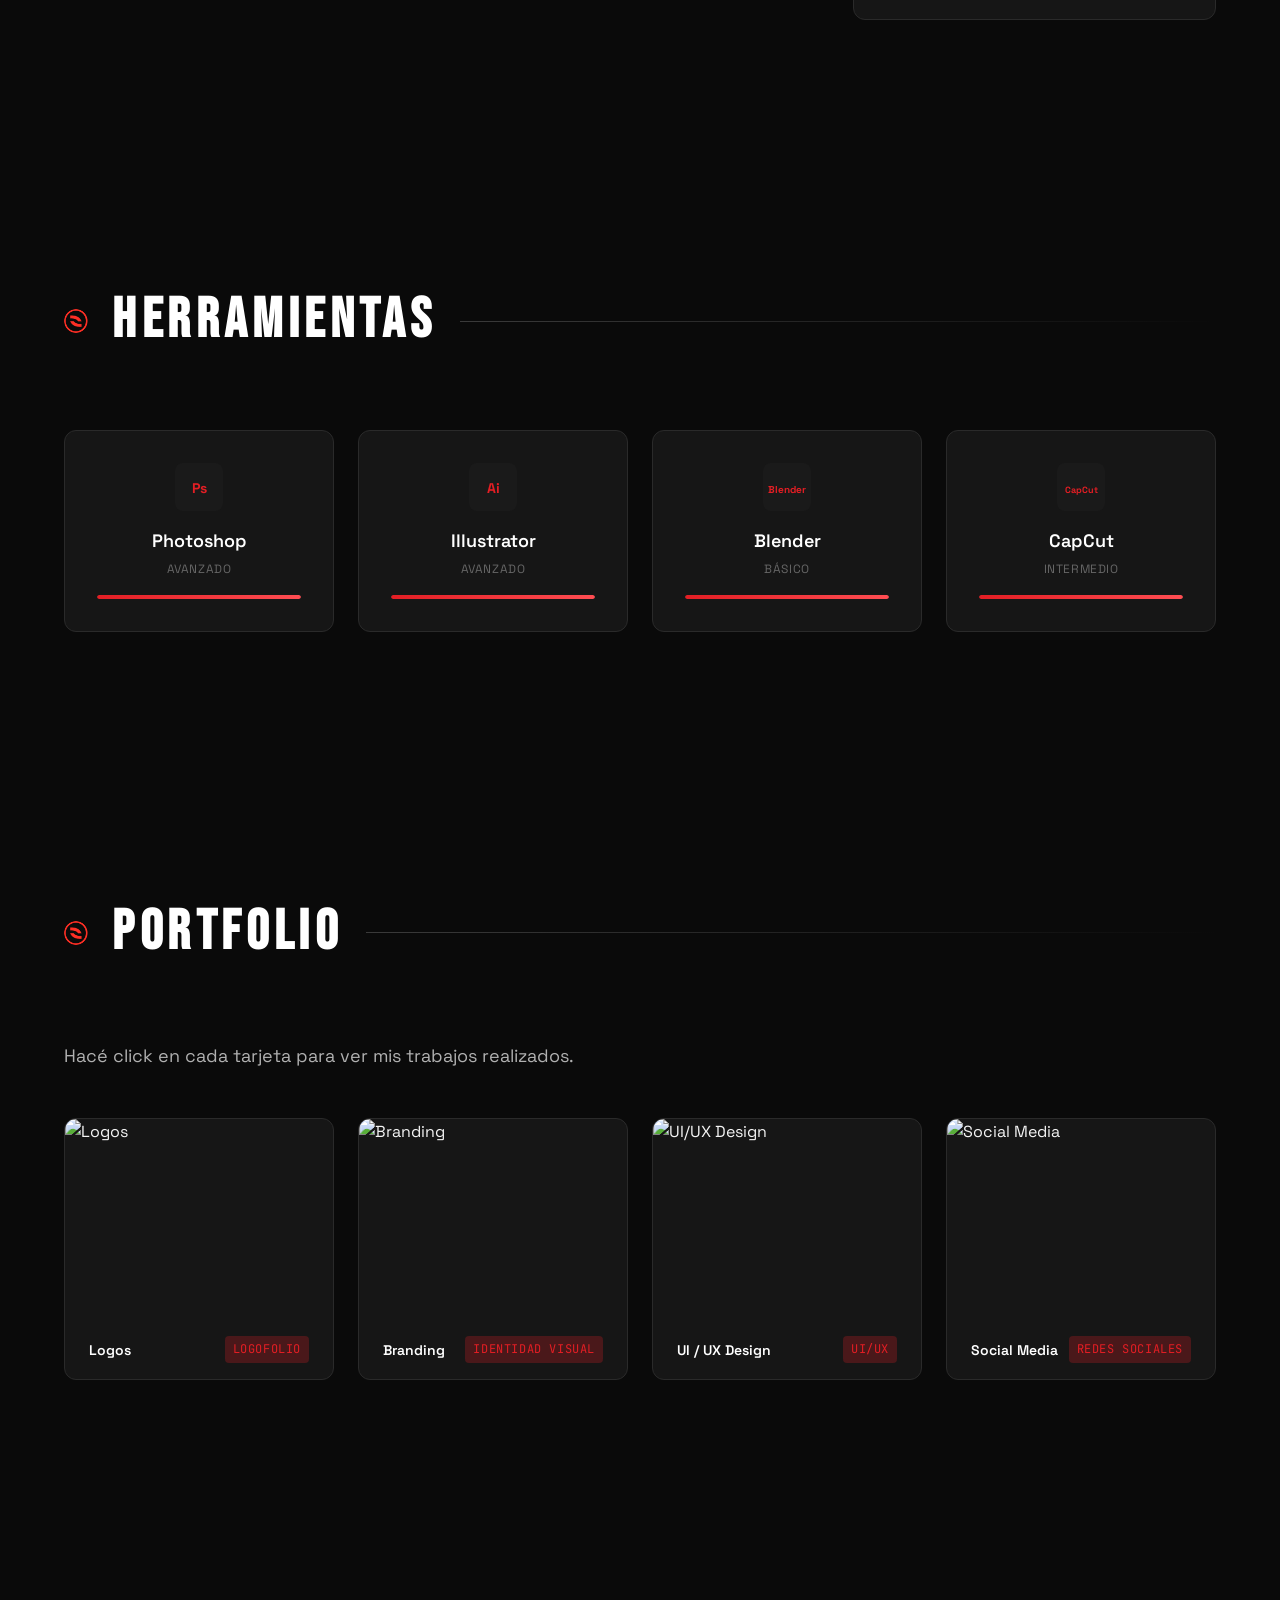
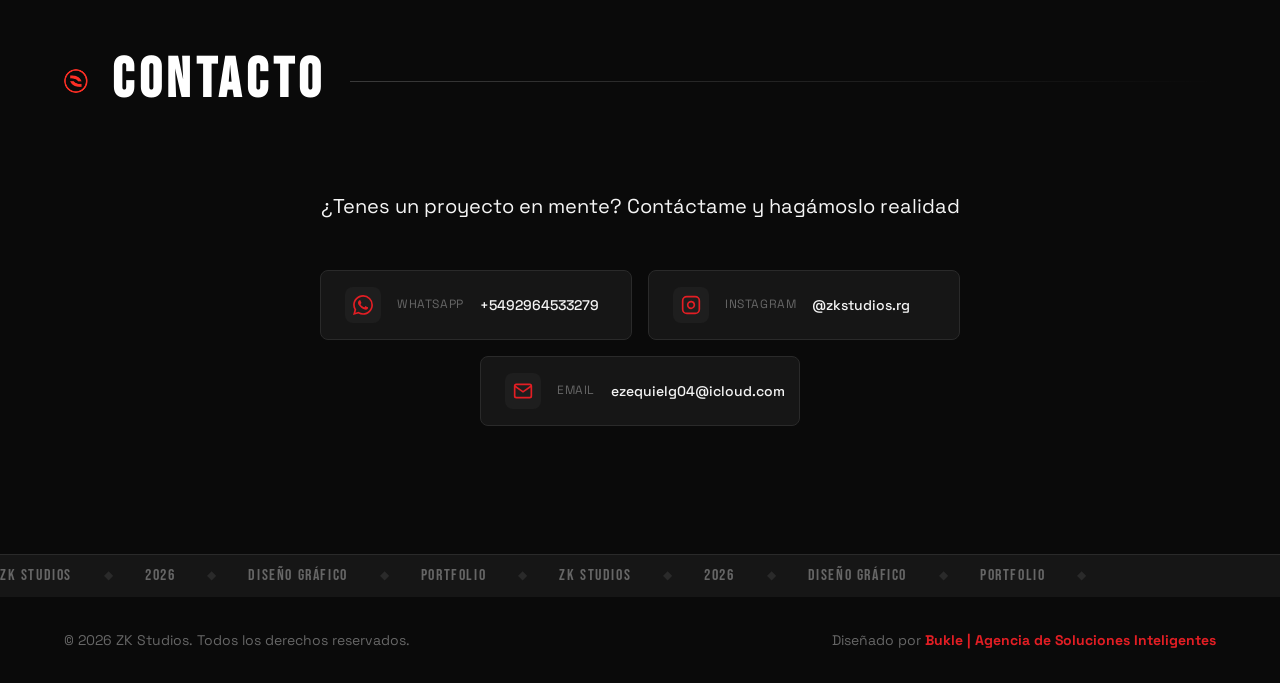
==== commit 3382b776: "Frontend - Avance" ====
--- a/index.html
+++ b/index.html
@@ -54,7 +54,7 @@
   <header class="header" id="header">
     <nav class="nav" aria-label="Navegación principal">
       <a href="#hero" class="nav__logo" aria-label="ZK Studios - Inicio">
-        <span class="nav__logo-text">ZK<span class="accent">.</span></span>
+        <img src="assets/icons/favicon.png" alt="ZK Studios" class="nav__logo-img">
       </a>
 
       <button class="nav__toggle" id="navToggle" aria-label="Abrir menú" aria-expanded="false">
@@ -77,7 +77,7 @@
     <!-- ============================================
          MARQUEE TICKER
     ============================================= -->
-    <div class="marquee" aria-hidden="true">
+<div class="marquee" aria-hidden="true">
       <div class="marquee__track">
         <span class="marquee__item">ZK STUDIOS</span>
         <span class="marquee__separator">◆</span>
@@ -99,6 +99,46 @@
         <span class="marquee__separator">◆</span>
         <span class="marquee__item">SOCIAL MEDIA</span>
         <span class="marquee__separator">◆</span>
+        <span class="marquee__item">ZK STUDIOS</span>
+        <span class="marquee__separator">◆</span>
+        <span class="marquee__item">DISEÑO GRÁFICO</span>
+        <span class="marquee__separator">◆</span>
+        <span class="marquee__item">BRANDING</span>
+        <span class="marquee__separator">◆</span>
+        <span class="marquee__item">UI/UX</span>
+        <span class="marquee__separator">◆</span>
+        <span class="marquee__item">SOCIAL MEDIA</span>
+        <span class="marquee__separator">◆</span>
+        <span class="marquee__item">ZK STUDIOS</span>
+        <span class="marquee__separator">◆</span>
+        <span class="marquee__item">DISEÑO GRÁFICO</span>
+        <span class="marquee__separator">◆</span>
+        <span class="marquee__item">BRANDING</span>
+        <span class="marquee__separator">◆</span>
+        <span class="marquee__item">UI/UX</span>
+        <span class="marquee__separator">◆</span>
+        <span class="marquee__item">SOCIAL MEDIA</span>
+        <span class="marquee__separator">◆</span>
+        <span class="marquee__item">ZK STUDIOS</span>
+        <span class="marquee__separator">◆</span>
+        <span class="marquee__item">DISEÑO GRÁFICO</span>
+        <span class="marquee__separator">◆</span>
+        <span class="marquee__item">BRANDING</span>
+        <span class="marquee__separator">◆</span>
+        <span class="marquee__item">UI/UX</span>
+        <span class="marquee__separator">◆</span>
+        <span class="marquee__item">SOCIAL MEDIA</span>
+        <span class="marquee__separator">◆</span>
+        <span class="marquee__item">ZK STUDIOS</span>
+        <span class="marquee__separator">◆</span>
+        <span class="marquee__item">DISEÑO GRÁFICO</span>
+        <span class="marquee__separator">◆</span>
+        <span class="marquee__item">BRANDING</span>
+        <span class="marquee__separator">◆</span>
+        <span class="marquee__item">UI/UX</span>
+        <span class="marquee__separator">◆</span>
+        <span class="marquee__item">SOCIAL MEDIA</span>
+        <span class="marquee__separator">◆</span>
       </div>
     </div>
 
@@ -106,28 +146,38 @@
          HERO SECTION
     ============================================= -->
     <section class="hero" id="hero">
+      <div class="hero__banner">
+        <img src="assets/img/BANNER2.png" alt="ZK Studios Banner" class="hero__banner-img">
+      </div>
       <div class="hero__container container">
+        <div class="hero__visual">
+          <div class="hero__image-wrapper">
+            <div class="hero__image-placeholder">
+              <img src="assets/img/LOGO PNG ZKSTUDIOS.png" alt="ZK Studios Logo">
+            </div>
+            <div class="hero__image-decoration"></div>
+          </div>
+          <div class="hero__cta">
+            <a href="#portfolio" class="btn btn--primary">Ver Portfolio</a>
+            <a href="#contact" class="btn btn--outline">Contacto</a>
+          </div>
+        </div>
         <div class="hero__content">
-          <p class="hero__tag">Senior Graphic Designer</p>
+          <p class="hero__tag">Graphic Designer</p>
           <h1 class="hero__title">
             <span class="hero__title-line" data-animate="slide-up">ZK</span>
             <span class="hero__title-line hero__title-line--outline" data-animate="slide-up" data-delay="1">STUDIOS</span>
           </h1>
           <p class="hero__subtitle">Diseño Gráfico &bull; Branding &bull; Identidad Visual</p>
-          <div class="hero__cta">
-            <a href="#portfolio" class="btn btn--primary">Ver Portfolio</a>
-            <a href="#contact" class="btn btn--outline">Contacto</a>
-          </div>
-        </div>
-        <div class="hero__visual">
-          <div class="hero__image-wrapper">
-            <!-- Placeholder: reemplazar con foto de perfil/avatar -->
-            <div class="hero__image-placeholder">
-              <span>ZK</span>
-            </div>
-            <div class="hero__image-decoration"></div>
-          </div>
-        </div>
+        </div>
+      </div>
+      <div class="hero__bottom container">
+        <div class="hero__bottom-icons">
+          <img src="assets/icons/ICONO ESQ1.png" alt="ZK Icon" class="hero__bottom-icon">
+          <img src="assets/icons/ICONO ESQ2.png" alt="ZK Icon" class="hero__bottom-icon">
+        </div>
+        <div class="hero__bottom-line"></div>
+        <p class="hero__bottom-copy">ZK STUDIOS &mdash; Todos los derechos reservados &copy;</p>
       </div>
     </section>
 
@@ -137,22 +187,23 @@
     <section class="section about" id="about">
       <div class="container">
         <div class="section__header">
-          <span class="section__number">01</span>
+          <img src="assets/icons/ICONO ESQ1.png" alt="" class="section__icon">
           <h2 class="section__title">Sobre Mí</h2>
           <div class="section__line"></div>
         </div>
         <div class="about__grid">
           <div class="about__text">
             <p class="about__intro">
-              Soy un <strong>diseñador gráfico senior</strong> especializado en branding, identidad visual y diseño digital. 
-              Mi pasión es crear proyectos que destaquen con un estilo distintivo, asegurando que transmitan 
-              el mensaje correcto con personalidad única y genuina.
+              Soy un <strong><span class="accent">diseñador gráfico senior</span></strong> de Tierra del Fuego, especialista en 
+              <strong>brandings, logos, piezas publicitarias y edición de video básica.</strong> 
+              Mi enfoque mezcla la fuerza del estilo <strong>brutalista</strong> con la limpieza del 
+              <strong>minimalismo</strong> para crear identidades <strong>únicas</strong>. 
+              Transformo ideas en realidades visuales que distinguen a cada cliente.
             </p>
-            <p class="about__description">
-              Con experiencia en diseño UI/UX, social media y creación de logos, trabajo con marcas 
-              y proyectos que buscan diferenciarse en el mercado. Cada proyecto es una oportunidad 
-              para innovar y dejar una huella duradera.
-            </p>
+            <a href="https://TU-LINK-AL-CV-AQUI.com" target="_blank" rel="noopener noreferrer" class="btn btn--primary" style="margin-top: 1.5rem;">
+              Mi Trayecto
+              <svg width="16" height="16" viewBox="0 0 24 24" fill="none" stroke="currentColor" stroke-width="2"><path d="M18 13v6a2 2 0 01-2 2H5a2 2 0 01-2-2V8a2 2 0 012-2h6"/><polyline points="15 3 21 3 21 9"/><line x1="10" y1="14" x2="21" y2="3"/></svg>
+            </a>
           </div>
           <div class="about__stats">
             <div class="stat" data-animate="fade-in">
@@ -164,7 +215,7 @@
               <span class="stat__label">Clientes</span>
             </div>
             <div class="stat" data-animate="fade-in" data-delay="2">
-              <span class="stat__number" data-count="4">0</span><span class="stat__plus">+</span>
+              <span class="stat__number" data-count="9">0</span><span class="stat__plus">+</span>
               <span class="stat__label">Años Exp.</span>
             </div>
           </div>
@@ -178,7 +229,7 @@
     <section class="section tools" id="tools">
       <div class="container">
         <div class="section__header">
-          <span class="section__number">02</span>
+          <img src="assets/icons/ICONO ESQ1.png" alt="" class="section__icon">
           <h2 class="section__title">Herramientas</h2>
           <div class="section__line"></div>
         </div>
@@ -186,55 +237,56 @@
           <div class="tool-card" data-animate="scale-in">
             <div class="tool-card__icon">
               <svg viewBox="0 0 48 48" fill="none" xmlns="http://www.w3.org/2000/svg">
-                <rect width="48" height="48" rx="8" fill="#300058"/>
-                <text x="24" y="30" text-anchor="middle" fill="#FF9A00" font-size="14" font-weight="bold">Ps</text>
-              </svg>
+                <rect width="48" height="48" rx="8" fill="#1A1A1A"/>
+                <text x="24" y="30" text-anchor="middle" fill="#E31E24" font-size="14" font-weight="bold">Ps</text>
+            </svg>
             </div>
             <h3 class="tool-card__name">Photoshop</h3>
             <span class="tool-card__level">Avanzado</span>
             <div class="tool-card__bar">
-              <div class="tool-card__bar-fill" data-width="95"></div>
+              <div class="tool-card__bar-fill" data-width="100"></div>
             </div>
           </div>
 
           <div class="tool-card" data-animate="scale-in" data-delay="1">
             <div class="tool-card__icon">
               <svg viewBox="0 0 48 48" fill="none" xmlns="http://www.w3.org/2000/svg">
-                <rect width="48" height="48" rx="8" fill="#300058"/>
-                <text x="24" y="30" text-anchor="middle" fill="#FF9A00" font-size="14" font-weight="bold">Ai</text>
+                <rect width="48" height="48" rx="8" fill="#1A1A1A"/>
+                <text x="24" y="30" text-anchor="middle" fill="#E31E24" font-size="14" font-weight="bold">Ai</text>
               </svg>
             </div>
             <h3 class="tool-card__name">Illustrator</h3>
             <span class="tool-card__level">Avanzado</span>
             <div class="tool-card__bar">
-              <div class="tool-card__bar-fill" data-width="90"></div>
+              <div class="tool-card__bar-fill" data-width="100"></div>
             </div>
           </div>
 
           <div class="tool-card" data-animate="scale-in" data-delay="2">
             <div class="tool-card__icon">
               <svg viewBox="0 0 48 48" fill="none" xmlns="http://www.w3.org/2000/svg">
-                <rect width="48" height="48" rx="8" fill="#1E1E1E"/>
-                <text x="24" y="30" text-anchor="middle" fill="#FFFFFF" font-size="11" font-weight="bold">Figma</text>
+                <rect width="48" height="48" rx="8" fill="#1A1A1A"/>
+                <text x="24" y="30" text-anchor="middle" fill="#E31E24" font-size="10" font-weight="bold">Blender</text>
               </svg>
             </div>
-            <h3 class="tool-card__name">Figma</h3>
-            <span class="tool-card__level">Avanzado</span>
+            <h3 class="tool-card__name">Blender</h3>
+            <span class="tool-card__level">Básico</span>
             <div class="tool-card__bar">
-              <div class="tool-card__bar-fill" data-width="85"></div>
-            </div>
-          </div>
-
-          <!-- Placeholder para más herramientas -->
-          <div class="tool-card tool-card--add" data-animate="scale-in" data-delay="3">
+              <div class="tool-card__bar-fill" data-width="100"></div>
+            </div>
+          </div>
+
+          <div class="tool-card" data-animate="scale-in" data-delay="3">
             <div class="tool-card__icon">
               <svg viewBox="0 0 48 48" fill="none" xmlns="http://www.w3.org/2000/svg">
-                <rect width="48" height="48" rx="8" fill="var(--clr-surface-alt)" stroke="var(--clr-border)" stroke-dasharray="4 4"/>
-                <text x="24" y="32" text-anchor="middle" fill="var(--clr-text-muted)" font-size="20">+</text>
-              </svg>
-            </div>
-            <h3 class="tool-card__name">Más pronto</h3>
-            <span class="tool-card__level">Por definir</span>
+                <rect width="48" height="48" rx="8" fill="#1A1A1A"/>
+                <text x="24" y="30" text-anchor="middle" fill="#E31E24" font-size="9" font-weight="bold">CapCut</text>
+              </svg>            </div>
+            <h3 class="tool-card__name">CapCut</h3>
+            <span class="tool-card__level">Intermedio </span>
+            <div class="tool-card__bar">
+              <div class="tool-card__bar-fill" data-width="100"></div>
+            </div>
           </div>
         </div>
       </div>
@@ -246,106 +298,56 @@
     <section class="section portfolio" id="portfolio">
       <div class="container">
         <div class="section__header">
-          <span class="section__number">03</span>
+          <img src="assets/icons/ICONO ESQ1.png" alt="" class="section__icon">
           <h2 class="section__title">Portfolio</h2>
           <div class="section__line"></div>
         </div>
         <p class="portfolio__intro">
-          Explorá mis trabajos organizados por categoría. Hacé click en cada uno para ver más detalles.
+          Hacé click en cada tarjeta para ver mis trabajos realizados.
         </p>
-
-        <div class="portfolio__categories">
-          <button class="category-btn" data-category="logos" aria-label="Ver categoría Logos">
-            <span class="category-btn__icon">
-              <svg width="24" height="24" viewBox="0 0 24 24" fill="none" stroke="currentColor" stroke-width="2"><path d="M12 2L2 7l10 5 10-5-10-5z"/><path d="M2 17l10 5 10-5"/><path d="M2 12l10 5 10-5"/></svg>
-            </span>
-            <span class="category-btn__text">Logos</span>
-            <span class="category-btn__arrow">&rarr;</span>
-          </button>
-
-          <button class="category-btn" data-category="identidad-visual" aria-label="Ver categoría Identidad Visual">
-            <span class="category-btn__icon">
-              <svg width="24" height="24" viewBox="0 0 24 24" fill="none" stroke="currentColor" stroke-width="2"><rect x="3" y="3" width="18" height="18" rx="2"/><circle cx="8.5" cy="8.5" r="1.5"/><path d="M21 15l-5-5L5 21"/></svg>
-            </span>
-            <span class="category-btn__text">Identidad Visual</span>
-            <span class="category-btn__arrow">&rarr;</span>
-          </button>
-
-          <button class="category-btn" data-category="ui-ux" aria-label="Ver categoría UI/UX Design">
-            <span class="category-btn__icon">
-              <svg width="24" height="24" viewBox="0 0 24 24" fill="none" stroke="currentColor" stroke-width="2"><rect x="2" y="3" width="20" height="14" rx="2"/><line x1="8" y1="21" x2="16" y2="21"/><line x1="12" y1="17" x2="12" y2="21"/></svg>
-            </span>
-            <span class="category-btn__text">UI / UX Design</span>
-            <span class="category-btn__arrow">&rarr;</span>
-          </button>
-
-          <button class="category-btn" data-category="social-media" aria-label="Ver categoría Social Media">
-            <span class="category-btn__icon">
-              <svg width="24" height="24" viewBox="0 0 24 24" fill="none" stroke="currentColor" stroke-width="2"><path d="M18 2h-3a5 5 0 00-5 5v3H7v4h3v8h4v-8h3l1-4h-4V7a1 1 0 011-1h3z"/></svg>
-            </span>
-            <span class="category-btn__text">Social Media</span>
-            <span class="category-btn__arrow">&rarr;</span>
-          </button>
-
-          <button class="category-btn" data-category="branding" aria-label="Ver categoría Branding">
-            <span class="category-btn__icon">
-              <svg width="24" height="24" viewBox="0 0 24 24" fill="none" stroke="currentColor" stroke-width="2"><path d="M4 4h16c1.1 0 2 .9 2 2v12c0 1.1-.9 2-2 2H4c-1.1 0-2-.9-2-2V6c0-1.1.9-2 2-2z"/><polyline points="22 6 12 13 2 6"/></svg>
-            </span>
-            <span class="category-btn__text">Branding</span>
-            <span class="category-btn__arrow">&rarr;</span>
-          </button>
-        </div>
 
         <!-- Portfolio Gallery Preview -->
         <div class="portfolio__preview">
-          <div class="portfolio__grid">
-            <article class="project-card" data-category="logos" data-animate="fade-in">
-              <div class="project-card__thumbnail">
-                <div class="project-card__placeholder">
-                  <span>LOGO 01</span>
-                </div>
-              </div>
-              <div class="project-card__info">
-                <h3 class="project-card__title">Logo Project</h3>
-                <span class="project-card__tag">Logos</span>
-              </div>
-            </article>
-
-            <article class="project-card" data-category="identidad-visual" data-animate="fade-in" data-delay="1">
-              <div class="project-card__thumbnail">
-                <div class="project-card__placeholder">
-                  <span>BRAND 01</span>
-                </div>
-              </div>
-              <div class="project-card__info">
-                <h3 class="project-card__title">Visual Identity</h3>
-                <span class="project-card__tag">Identidad Visual</span>
-              </div>
-            </article>
-
-            <article class="project-card" data-category="ui-ux" data-animate="fade-in" data-delay="2">
-              <div class="project-card__thumbnail">
-                <div class="project-card__placeholder">
-                  <span>UI/UX 01</span>
-                </div>
-              </div>
-              <div class="project-card__info">
-                <h3 class="project-card__title">App Design</h3>
-                <span class="project-card__tag">UI/UX</span>
-              </div>
-            </article>
-
-            <article class="project-card" data-category="social-media" data-animate="fade-in" data-delay="3">
-              <div class="project-card__thumbnail">
-                <div class="project-card__placeholder">
-                  <span>SOCIAL 01</span>
-                </div>
-              </div>
-              <div class="project-card__info">
-                <h3 class="project-card__title">Social Campaign</h3>
-                <span class="project-card__tag">Social Media</span>
-              </div>
-            </article>
+<div class="portfolio__grid">
+          <article class="project-card" data-category="logos" data-animate="fade-in">
+            <div class="project-card__thumbnail">
+              <img src="assets/portfolio/logos-cover.png" alt="Logos">
+            </div>
+            <div class="project-card__info">
+              <h3 class="project-card__title">Logos</h3>
+              <span class="project-card__tag">Logofolio</span>
+            </div>
+          </article>
+
+          <article class="project-card" data-category="branding" data-animate="fade-in" data-delay="1">
+            <div class="project-card__thumbnail">
+              <img src="assets/portfolio/branding-cover.png" alt="Branding">
+            </div>
+            <div class="project-card__info">
+              <h3 class="project-card__title">Branding</h3>
+              <span class="project-card__tag">Identidad Visual</span>
+            </div>
+          </article>
+
+          <article class="project-card" data-category="ui-ux" data-animate="fade-in" data-delay="2">
+            <div class="project-card__thumbnail">
+              <img src="assets/portfolio/uiux-cover.png" alt="UI/UX Design">
+            </div>
+            <div class="project-card__info">
+              <h3 class="project-card__title">UI / UX Design</h3>
+              <span class="project-card__tag">UI/UX</span>
+            </div>
+          </article>
+
+          <article class="project-card" data-category="social-media" data-animate="fade-in" data-delay="3">
+            <div class="project-card__thumbnail">
+              <img src="assets/portfolio/social-cover.png" alt="Social Media">
+            </div>
+            <div class="project-card__info">
+              <h3 class="project-card__title">Social Media</h3>
+              <span class="project-card__tag">Redes Sociales</span>
+            </div>
+          </article>
           </div>
         </div>
       </div>
@@ -357,68 +359,39 @@
     <section class="section contact" id="contact">
       <div class="container">
         <div class="section__header">
-          <span class="section__number">04</span>
+          <img src="assets/icons/ICONO ESQ1.png" alt="" class="section__icon">
           <h2 class="section__title">Contacto</h2>
           <div class="section__line"></div>
         </div>
-        <div class="contact__grid">
-          <div class="contact__info">
-            <p class="contact__text">
-              ¿Tenés un proyecto en mente? Escribime y hagamos algo increíble juntos.
-            </p>
-            <div class="contact__channels">
-              <a href="mailto:contacto@zkstudios.com" class="contact-link" aria-label="Enviar email">
-                <span class="contact-link__icon">
-                  <svg width="20" height="20" viewBox="0 0 24 24" fill="none" stroke="currentColor" stroke-width="2"><path d="M4 4h16c1.1 0 2 .9 2 2v12c0 1.1-.9 2-2 2H4c-1.1 0-2-.9-2-2V6c0-1.1.9-2 2-2z"/><polyline points="22 6 12 13 2 6"/></svg>
-                </span>
-                <span class="contact-link__label">Email</span>
-                <span class="contact-link__value">contacto@zkstudios.com</span>
-              </a>
-
-              <a href="https://www.behance.net/" target="_blank" rel="noopener noreferrer" class="contact-link" aria-label="Ver Behance">
-                <span class="contact-link__icon">
-                  <svg width="20" height="20" viewBox="0 0 24 24" fill="currentColor"><path d="M22 7h-7V5h7v2zm1.726 10c-.442 1.297-2.029 3-5.101 3-3.074 0-5.564-1.729-5.564-5.675 0-3.91 2.325-5.92 5.466-5.92 3.082 0 4.964 1.782 5.375 4.426.078.506.109 1.188.095 2.14H15.97c.13 3.211 3.483 3.312 4.588 2.029h3.168zm-7.686-4h4.965c-.105-1.547-1.136-2.219-2.477-2.219-1.466 0-2.277.768-2.488 2.219zm-9.574 6.988H0V5.021h6.953c5.476.081 5.58 5.444 2.72 6.906 3.461 1.26 3.577 8.061-3.207 8.061zM3 11h3.584c2.508 0 2.906-3-.312-3H3v3zm3.391 3H3v3.016h3.341c3.055 0 2.868-3.016.05-3.016z"/></svg>
-                </span>
-                <span class="contact-link__label">Behance</span>
-                <span class="contact-link__value">behance.net/zkstudios</span>
-              </a>
-
-              <a href="https://www.instagram.com/" target="_blank" rel="noopener noreferrer" class="contact-link" aria-label="Ver Instagram">
-                <span class="contact-link__icon">
-                  <svg width="20" height="20" viewBox="0 0 24 24" fill="none" stroke="currentColor" stroke-width="2"><rect x="2" y="2" width="20" height="20" rx="5"/><path d="M16 11.37A4 4 0 1112.63 8 4 4 0 0116 11.37z"/><line x1="17.5" y1="6.5" x2="17.51" y2="6.5"/></svg>
-                </span>
-                <span class="contact-link__label">Instagram</span>
-                <span class="contact-link__value">@zkstudios</span>
-              </a>
-
-              <a href="https://wa.me/" target="_blank" rel="noopener noreferrer" class="contact-link" aria-label="Enviar WhatsApp">
-                <span class="contact-link__icon">
-                  <svg width="20" height="20" viewBox="0 0 24 24" fill="none" stroke="currentColor" stroke-width="2"><path d="M21 11.5a8.38 8.38 0 01-.9 3.8 8.5 8.5 0 01-7.6 4.7 8.38 8.38 0 01-3.8-.9L3 21l1.9-5.7a8.38 8.38 0 01-.9-3.8 8.5 8.5 0 014.7-7.6 8.38 8.38 0 013.8-.9h.5a8.48 8.48 0 018 8v.5z"/></svg>
-                </span>
-                <span class="contact-link__label">WhatsApp</span>
-                <span class="contact-link__value">Enviar mensaje</span>
-              </a>
-            </div>
-          </div>
-          <div class="contact__form-wrapper">
-            <form class="contact-form" id="contactForm" novalidate>
-              <div class="contact-form__group">
-                <label for="name" class="contact-form__label">Nombre</label>
-                <input type="text" id="name" name="name" class="contact-form__input" placeholder="Tu nombre" required autocomplete="name">
-              </div>
-              <div class="contact-form__group">
-                <label for="email" class="contact-form__label">Email</label>
-                <input type="email" id="email" name="email" class="contact-form__input" placeholder="tu@email.com" required autocomplete="email">
-              </div>
-              <div class="contact-form__group">
-                <label for="message" class="contact-form__label">Mensaje</label>
-                <textarea id="message" name="message" class="contact-form__input contact-form__textarea" placeholder="Contame sobre tu proyecto..." rows="4" required></textarea>
-              </div>
-              <button type="submit" class="btn btn--primary btn--full">
-                Enviar Mensaje
-                <svg width="18" height="18" viewBox="0 0 24 24" fill="none" stroke="currentColor" stroke-width="2"><line x1="22" y1="2" x2="11" y2="13"/><polygon points="22 2 15 22 11 13 2 9 22 2"/></svg>
-              </button>
-            </form>
+        <div class="contact__single">
+          <p class="contact__text">
+            ¿Tenes un proyecto en mente? Contáctame y hagámoslo realidad
+          </p>
+          <div class="contact__channels">
+
+            <a href="https://wa.link/ggh8cn" target="_blank" rel="noopener noreferrer" class="contact-link" aria-label="Enviar WhatsApp">              
+              <span class="contact-link__icon">
+                <svg width="20" height="20" viewBox="0 0 24 24" fill="currentColor"><path d="M17.472 14.382c-.297-.149-1.758-.867-2.03-.967-.273-.099-.471-.148-.67.15-.197.297-.767.966-.94 1.164-.173.199-.347.223-.644.075-.297-.15-1.255-.463-2.39-1.475-.883-.788-1.48-1.761-1.653-2.059-.173-.297-.018-.458.13-.606.134-.133.298-.347.446-.52.149-.174.198-.298.298-.497.099-.198.05-.371-.025-.52-.075-.149-.669-1.612-.916-2.207-.242-.579-.487-.5-.669-.51-.173-.008-.371-.01-.57-.01-.198 0-.52.074-.792.372-.272.297-1.04 1.016-1.04 2.479 0 1.462 1.065 2.875 1.213 3.074.149.198 2.096 3.2 5.077 4.487.709.306 1.262.489 1.694.625.712.227 1.36.195 1.871.118.571-.085 1.758-.719 2.006-1.413.248-.694.248-1.289.173-1.413-.074-.124-.272-.198-.57-.347m-5.421 7.403h-.004a9.87 9.87 0 01-5.031-1.378l-.361-.214-3.741.982.998-3.648-.235-.374a9.86 9.86 0 01-1.51-5.26c.001-5.45 4.436-9.884 9.888-9.884 2.64 0 5.122 1.03 6.988 2.898a9.825 9.825 0 012.893 6.994c-.003 5.45-4.437 9.884-9.885 9.884m8.413-18.297A11.815 11.815 0 0012.05 0C5.495 0 .16 5.335.157 11.892c0 2.096.547 4.142 1.588 5.945L.057 24l6.305-1.654a11.882 11.882 0 005.683 1.448h.005c6.554 0 11.89-5.335 11.893-11.893a11.821 11.821 0 00-3.48-8.413z"/></svg>              </span>
+              <span class="contact-link__label">WhatsApp</span>
+              <span class="contact-link__value">+5492964533279</span>
+            </a>
+
+            <a href="https://www.instagram.com/zkstudios.rg" target="_blank" rel="noopener noreferrer" class="contact-link" aria-label="Ver Instagram">
+              <span class="contact-link__icon">
+                <svg width="20" height="20" viewBox="0 0 24 24" fill="none" stroke="currentColor" stroke-width="2"><rect x="2" y="2" width="20" height="20" rx="5"/><path d="M16 11.37A4 4 0 1112.63 8 4 4 0 0116 11.37z"/><line x1="17.5" y1="6.5" x2="17.51" y2="6.5"/></svg>
+              </span>
+              <span class="contact-link__label">Instagram</span>
+              <span class="contact-link__value">@zkstudios.rg</span>
+            </a>
+
+            <a href="mailto:ezequielg04@icloud.com" target="_blank" rel="noopener noreferrer" class="contact-link" aria-label="Enviar email">
+              <span class="contact-link__icon">
+                <svg width="20" height="20" viewBox="0 0 24 24" fill="none" stroke="currentColor" stroke-width="2"><path d="M4 4h16c1.1 0 2 .9 2 2v12c0 1.1-.9 2-2 2H4c-1.1 0-2-.9-2-2V6c0-1.1.9-2 2-2z"/><polyline points="22 6 12 13 2 6"/></svg>
+              </span>
+              <span class="contact-link__label">Email</span>
+              <span class="contact-link__value">ezequielg04@icloud.com</span>
+            </a>
+
           </div>
         </div>
       </div>
@@ -469,7 +442,7 @@
     </div>
     <div class="footer__content container">
       <p class="footer__copy">&copy; 2026 ZK Studios. Todos los derechos reservados.</p>
-      <p class="footer__credit">Diseñado con pasión por <strong>ZK Studios</strong></p>
+      <p class="footer__credit">Diseñado por <strong>Bukle | Agencia de Soluciones Inteligentes</strong></p>
     </div>
   </footer>
 
--- a/css/layout.css
+++ b/css/layout.css
@@ -95,6 +95,16 @@
   color: var(--clr-primary);
 }
 
+.nav__logo-img {
+  height: 40px;
+  width: auto;
+  transition: opacity var(--duration-fast);
+}
+
+.nav__logo:hover .nav__logo-img {
+  opacity: 0.8;
+}
+
 .nav__menu {
   display: flex;
   align-items: center;
@@ -179,7 +189,7 @@
   display: flex;
   gap: var(--space-xl);
   white-space: nowrap;
-  animation: marqueeScroll 20s linear infinite;
+  animation: marqueeScroll 50s linear infinite;
   width: max-content;
 }
 
--- a/css/components.css
+++ b/css/components.css
@@ -15,6 +15,13 @@
   font-size: var(--fs-sm);
   color: var(--clr-primary);
   letter-spacing: var(--ls-wide);
+}
+
+.section__icon {
+  width: 24px;
+  height: 24px;
+  border-radius: 50%;
+  flex-shrink: 0;
 }
 
 .section__title {
--- a/css/sections.css
+++ b/css/sections.css
@@ -1,10 +1,10 @@
 /* ============================================
-   SECTIONS — Page-specific layouts
+   SECTIONS — Page-specific layoutsr
    ============================================ */
 
 /* --- Hero --- */
 .hero {
-  padding-block: var(--space-5xl) var(--space-4xl);
+  padding-block: var(--space-2xl) var(--space-2xl);
   position: relative;
   overflow: hidden;
   min-height: 80vh;
@@ -12,24 +12,48 @@
   align-items: center;
 }
 
-.hero::before {
+.hero__banner {
+  position: absolute;
+  inset: 0;
+  z-index: 0;
+}
+
+.hero__banner-img {
+  width: 100%;
+  height: 100%;
+  object-fit: cover;
+  opacity: 0.7;
+}
+
+.hero::after {
   content: '';
   position: absolute;
-  top: -50%;
-  right: -30%;
-  width: 80%;
-  height: 150%;
-  background: radial-gradient(ellipse, var(--clr-primary-glow), transparent 60%);
-  pointer-events: none;
+  inset: 0;
+  background: linear-gradient(180deg, rgba(10,10,10,0.6) 0%, var(--clr-bg) 100%);
+  z-index: 1;
 }
 
 .hero__container {
   display: grid;
-  grid-template-columns: 1fr 1fr;
+  grid-template-columns: auto 1fr;
   gap: var(--space-3xl);
   align-items: center;
   position: relative;
   z-index: 2;
+}
+
+.hero__visual {
+  display: flex;
+  flex-direction: column;
+  align-items: center;
+  gap: 0;
+}
+
+.hero__cta {
+  display: flex;
+  gap: var(--space-md);
+  flex-wrap: wrap;
+  justify-content: center;
 }
 
 .hero__tag {
@@ -66,41 +90,28 @@
 }
 
 .hero__title-line--outline {
-  -webkit-text-stroke: 2px var(--clr-white);
-  color: transparent;
+  -webkit-text-stroke: 2px var(--clr-primary);
+  color: var(--clr-primary);
 }
 
 .hero__subtitle {
   font-size: var(--fs-md);
   color: var(--clr-text-secondary);
-  margin-bottom: var(--space-2xl);
   letter-spacing: var(--ls-wide);
 }
 
-.hero__cta {
-  display: flex;
-  gap: var(--space-md);
-  flex-wrap: wrap;
-}
-
-.hero__visual {
-  display: flex;
-  justify-content: center;
-  align-items: center;
-}
-
 .hero__image-wrapper {
   position: relative;
-  width: 320px;
-  height: 320px;
+  width: 400px;
+  height: 400px;
 }
 
 .hero__image-placeholder {
   width: 100%;
   height: 100%;
   border-radius: var(--radius-xl);
-  background: linear-gradient(135deg, var(--clr-surface), var(--clr-surface-alt));
-  border: 2px solid var(--clr-border);
+  background: transparent;          /* ← era linear-gradient(...) */
+  border: none;                      /* ← era 2px solid var(--clr-border) */
   display: flex;
   align-items: center;
   justify-content: center;
@@ -116,9 +127,11 @@
 .hero__image-placeholder img {
   width: 100%;
   height: 100%;
-  object-fit: cover;
-}
-
+  object-fit: contain;
+  padding: 0;
+}
+
+/* ELIMINAR O COMENTAR ESTO:
 .hero__image-decoration {
   position: absolute;
   top: -12px;
@@ -129,6 +142,46 @@
   border: 2px solid var(--clr-primary);
   opacity: 0.3;
   z-index: 1;
+}
+*/
+
+.hero__bottom {
+  position: absolute;
+  bottom: var(--space-xl);
+  left: var(--container-padding);
+  right: var(--container-padding);
+  z-index: 2;
+  display: flex;
+  align-items: center;
+  gap: var(--space-lg);
+  max-width: var(--container-max);
+  margin-inline: auto;
+}
+
+.hero__bottom-icons {
+  display: flex;
+  gap: var(--space-sm);
+  flex-shrink: 0;
+}
+
+.hero__bottom-icon {
+  width: 28px;
+  height: 28px;
+  border-radius: 50%;
+}
+
+.hero__bottom-line {
+  flex: 1;
+  height: 1px;
+  background-color: var(--clr-border-light);
+}
+
+.hero__bottom-copy {
+  font-size: var(--fs-xs);
+  color: var(--clr-text-muted);
+  white-space: nowrap;
+  flex-shrink: 0;
+  letter-spacing: var(--ls-wide);
 }
 
 /* --- About --- */
@@ -147,13 +200,8 @@
 }
 
 .about__intro strong {
-  color: var(--clr-primary);
-}
-
-.about__description {
-  font-size: var(--fs-base);
-  color: var(--clr-text-secondary);
-  line-height: var(--lh-normal);
+  color: var(--clr-white);
+  font-weight: var(--fw-bold);
 }
 
 .about__stats {
@@ -177,25 +225,16 @@
   max-width: 600px;
 }
 
-.portfolio__categories {
-  display: grid;
-  grid-template-columns: repeat(auto-fill, minmax(280px, 1fr));
-  gap: var(--space-md);
-  margin-bottom: var(--space-3xl);
-}
-
 .portfolio__grid {
   display: grid;
-  grid-template-columns: repeat(auto-fill, minmax(260px, 1fr));
+  grid-template-columns: repeat(4, 1fr);
   gap: var(--space-lg);
 }
 
 /* --- Contact --- */
-.contact__grid {
-  display: grid;
-  grid-template-columns: 1fr 1fr;
-  gap: var(--space-3xl);
-  align-items: start;
+.contact__single {
+  max-width: 640px;
+  margin-inline: auto;
 }
 
 .contact__text {
@@ -203,17 +242,17 @@
   color: var(--clr-text);
   line-height: var(--lh-normal);
   margin-bottom: var(--space-2xl);
+  text-align: center;
 }
 
 .contact__channels {
-  display: flex;
-  flex-direction: column;
+  display: grid;
+  grid-template-columns: repeat(2, 1fr);
   gap: var(--space-md);
 }
 
-.contact__form-wrapper {
-  background-color: var(--clr-surface);
-  border: 1px solid var(--clr-border);
-  border-radius: var(--radius-lg);
-  padding: var(--space-2xl);
-}
+.contact__channels .contact-link:last-child {
+  grid-column: 1 / -1;
+  max-width: 50%;
+  justify-self: center;
+}
--- a/css/responsive.css
+++ b/css/responsive.css
@@ -17,10 +17,6 @@
     justify-content: center;
   }
 
-  .hero__visual {
-    order: -1;
-  }
-
   .hero__image-wrapper {
     width: 240px;
     height: 240px;
@@ -35,7 +31,7 @@
     gap: var(--space-md);
   }
 
-  .contact__grid {
+  .contact__channels {
     grid-template-columns: 1fr;
   }
 }
@@ -128,13 +124,13 @@
   }
 
   /* Portfolio categories */
-  .portfolio__categories {
-    grid-template-columns: 1fr;
+  .portfolio__grid {
+    grid-template-columns: repeat(2, 1fr);
   }
 
   /* Contact */
-  .contact__form-wrapper {
-    padding: var(--space-lg);
+  .contact__channels {
+    grid-template-columns: 1fr;
   }
 
   /* Footer */
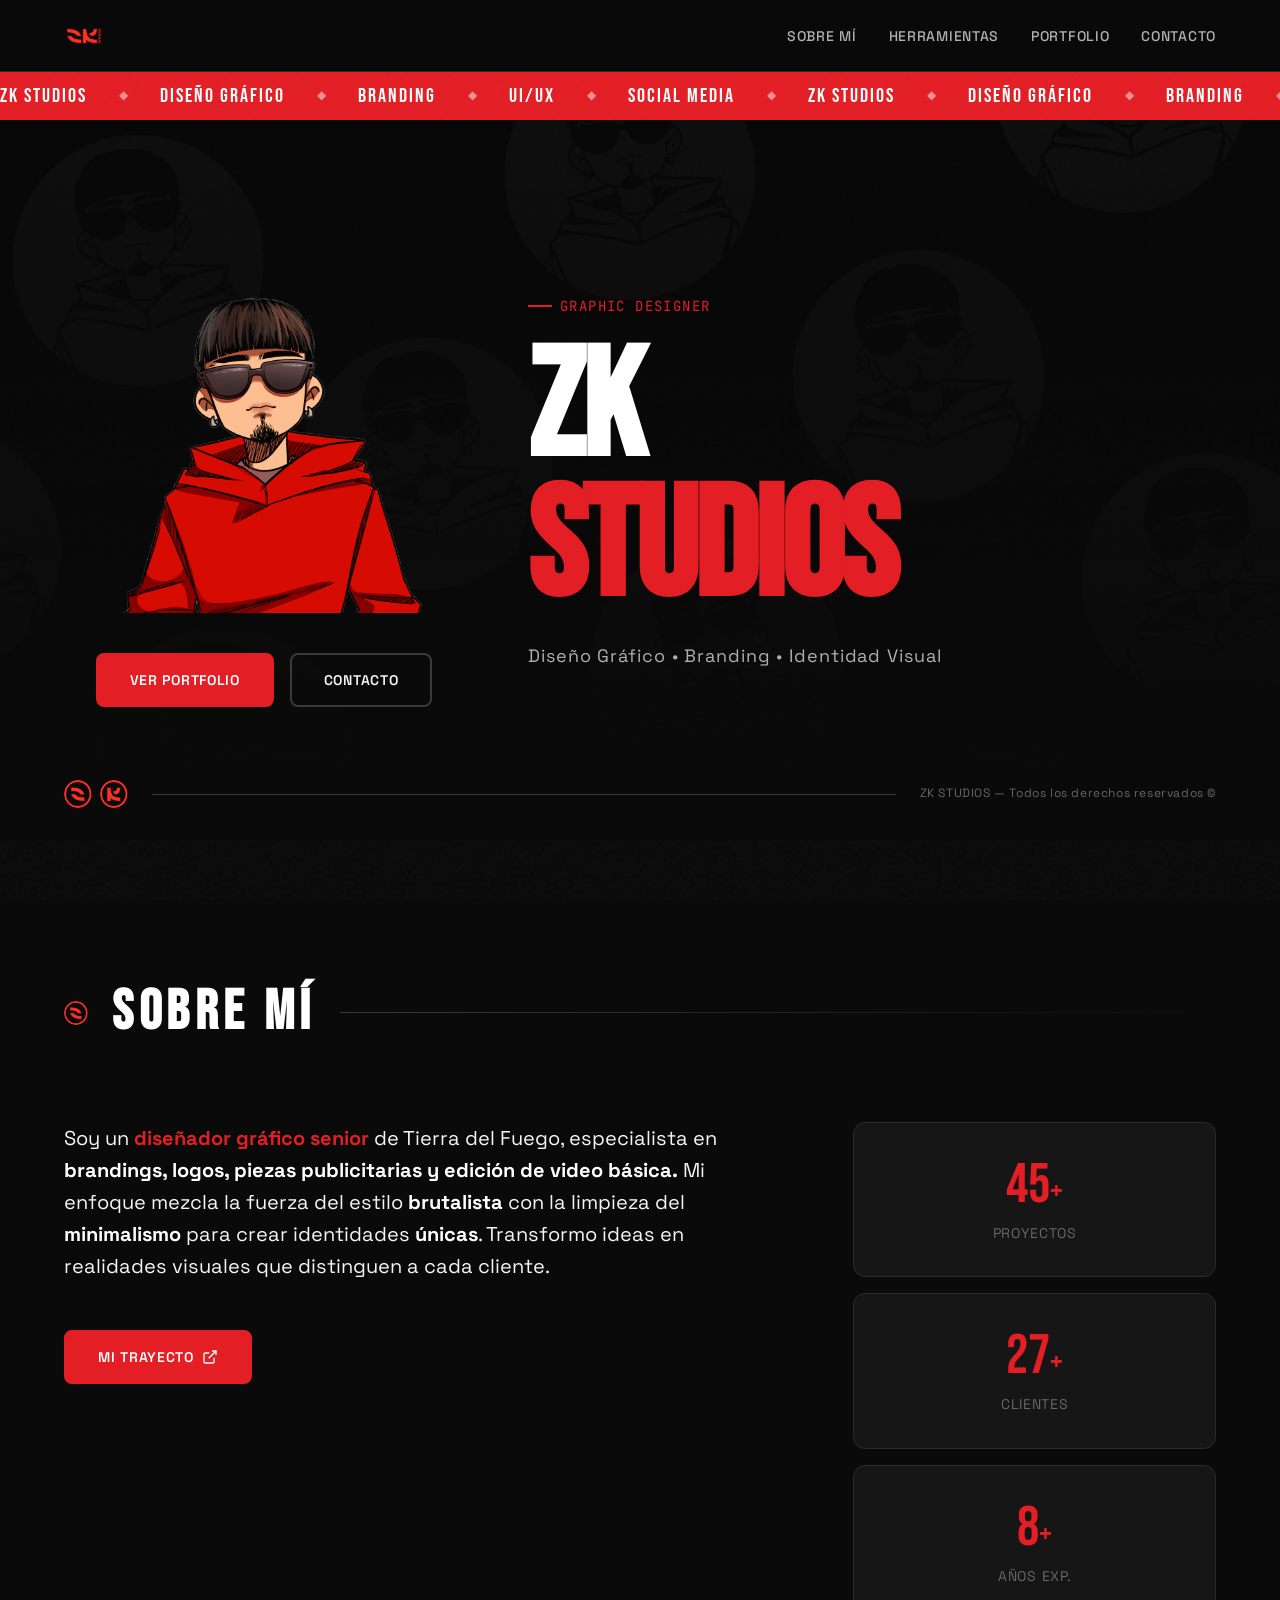
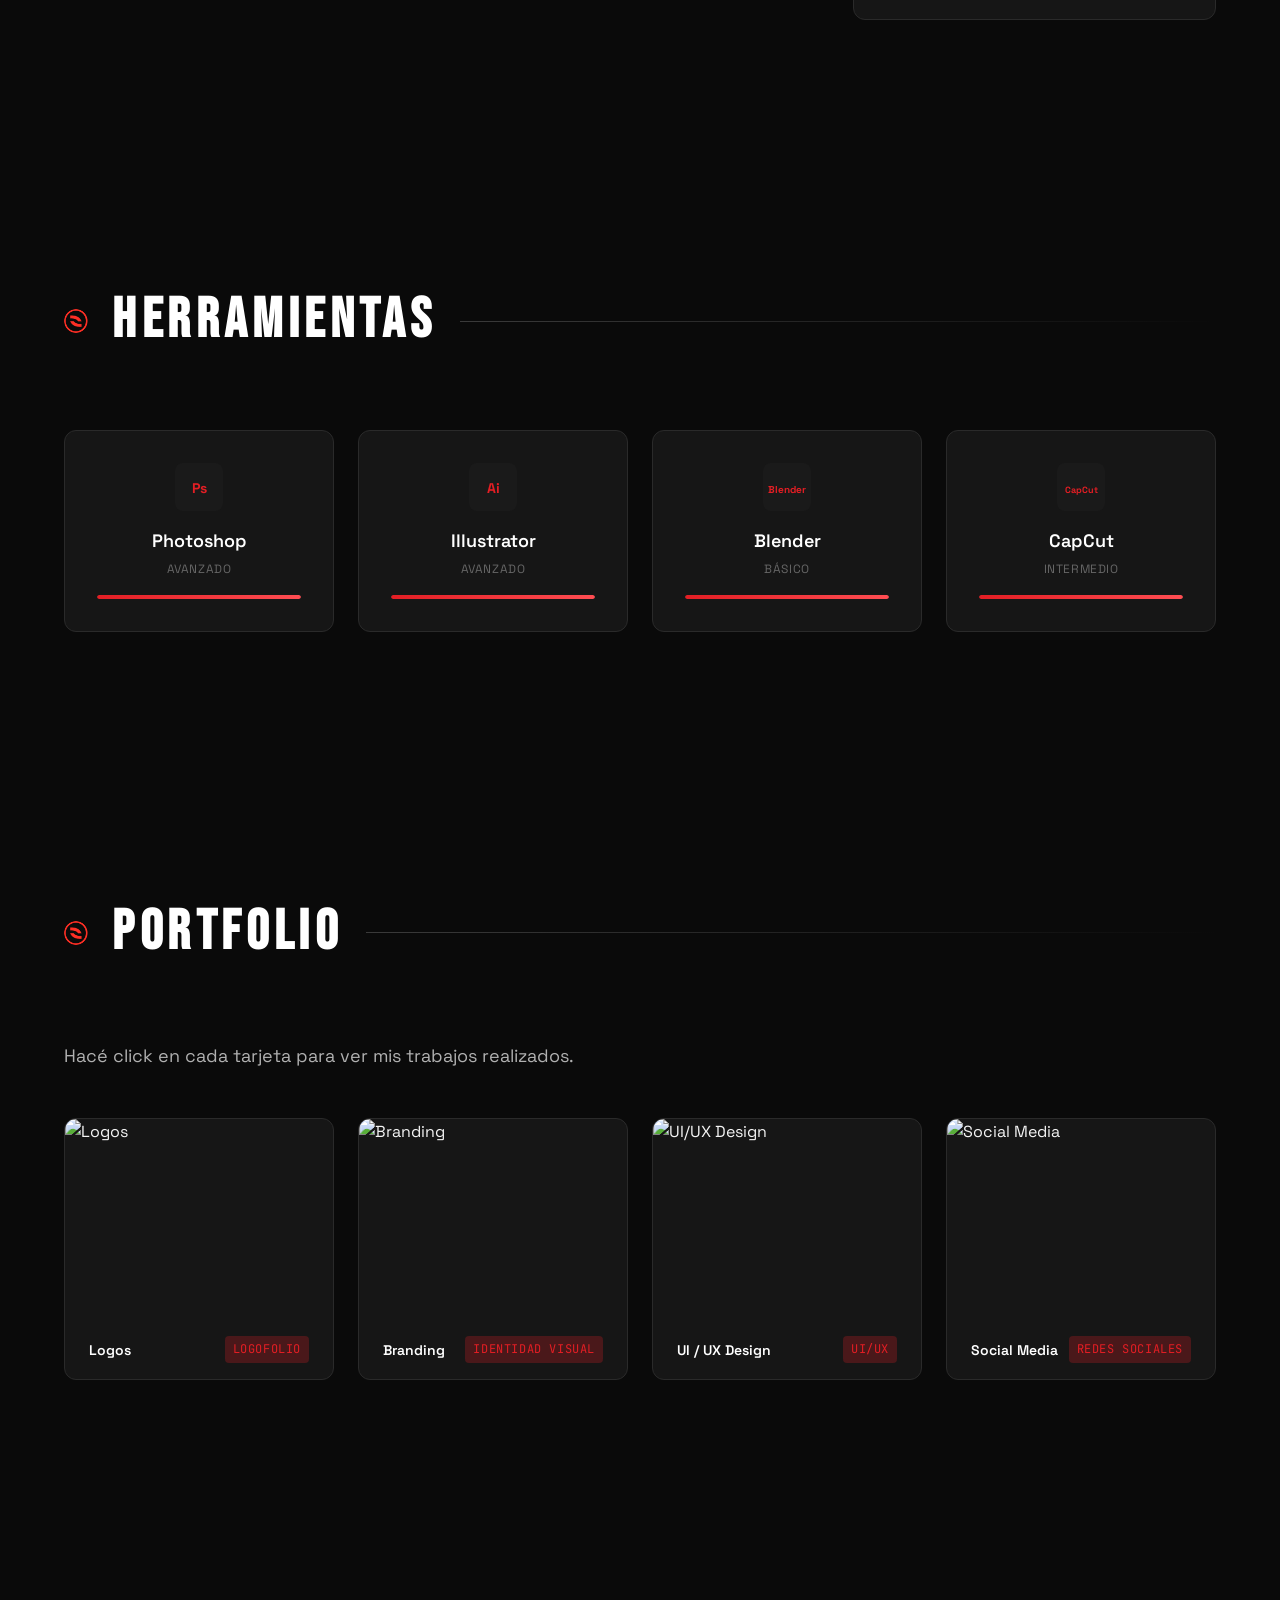
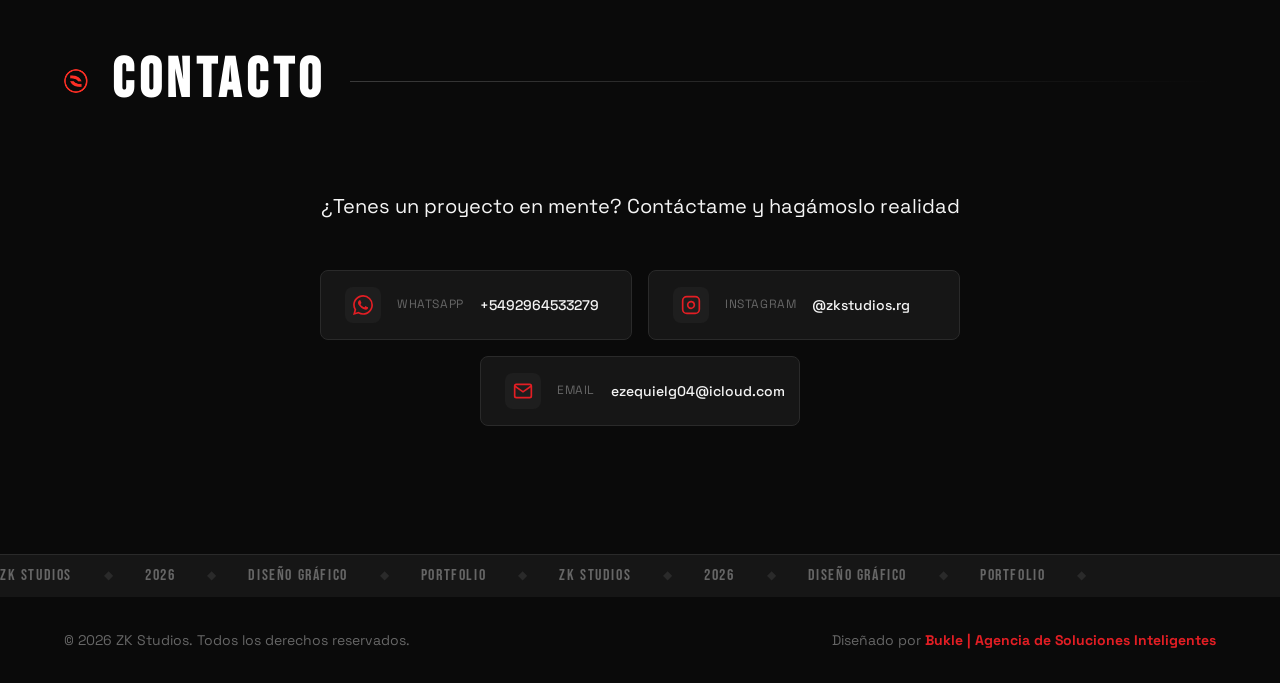
==== commit 821ad2ad: "Añado Administrador" ====
--- a/index.html
+++ b/index.html
@@ -447,6 +447,7 @@
   </footer>
 
   <!-- Scripts -->
+  <script src="js/config.js" defer></script>
   <script src="js/app.js" defer></script>
   <script src="js/modal.js" defer></script>
   <script src="js/animations.js" defer></script>
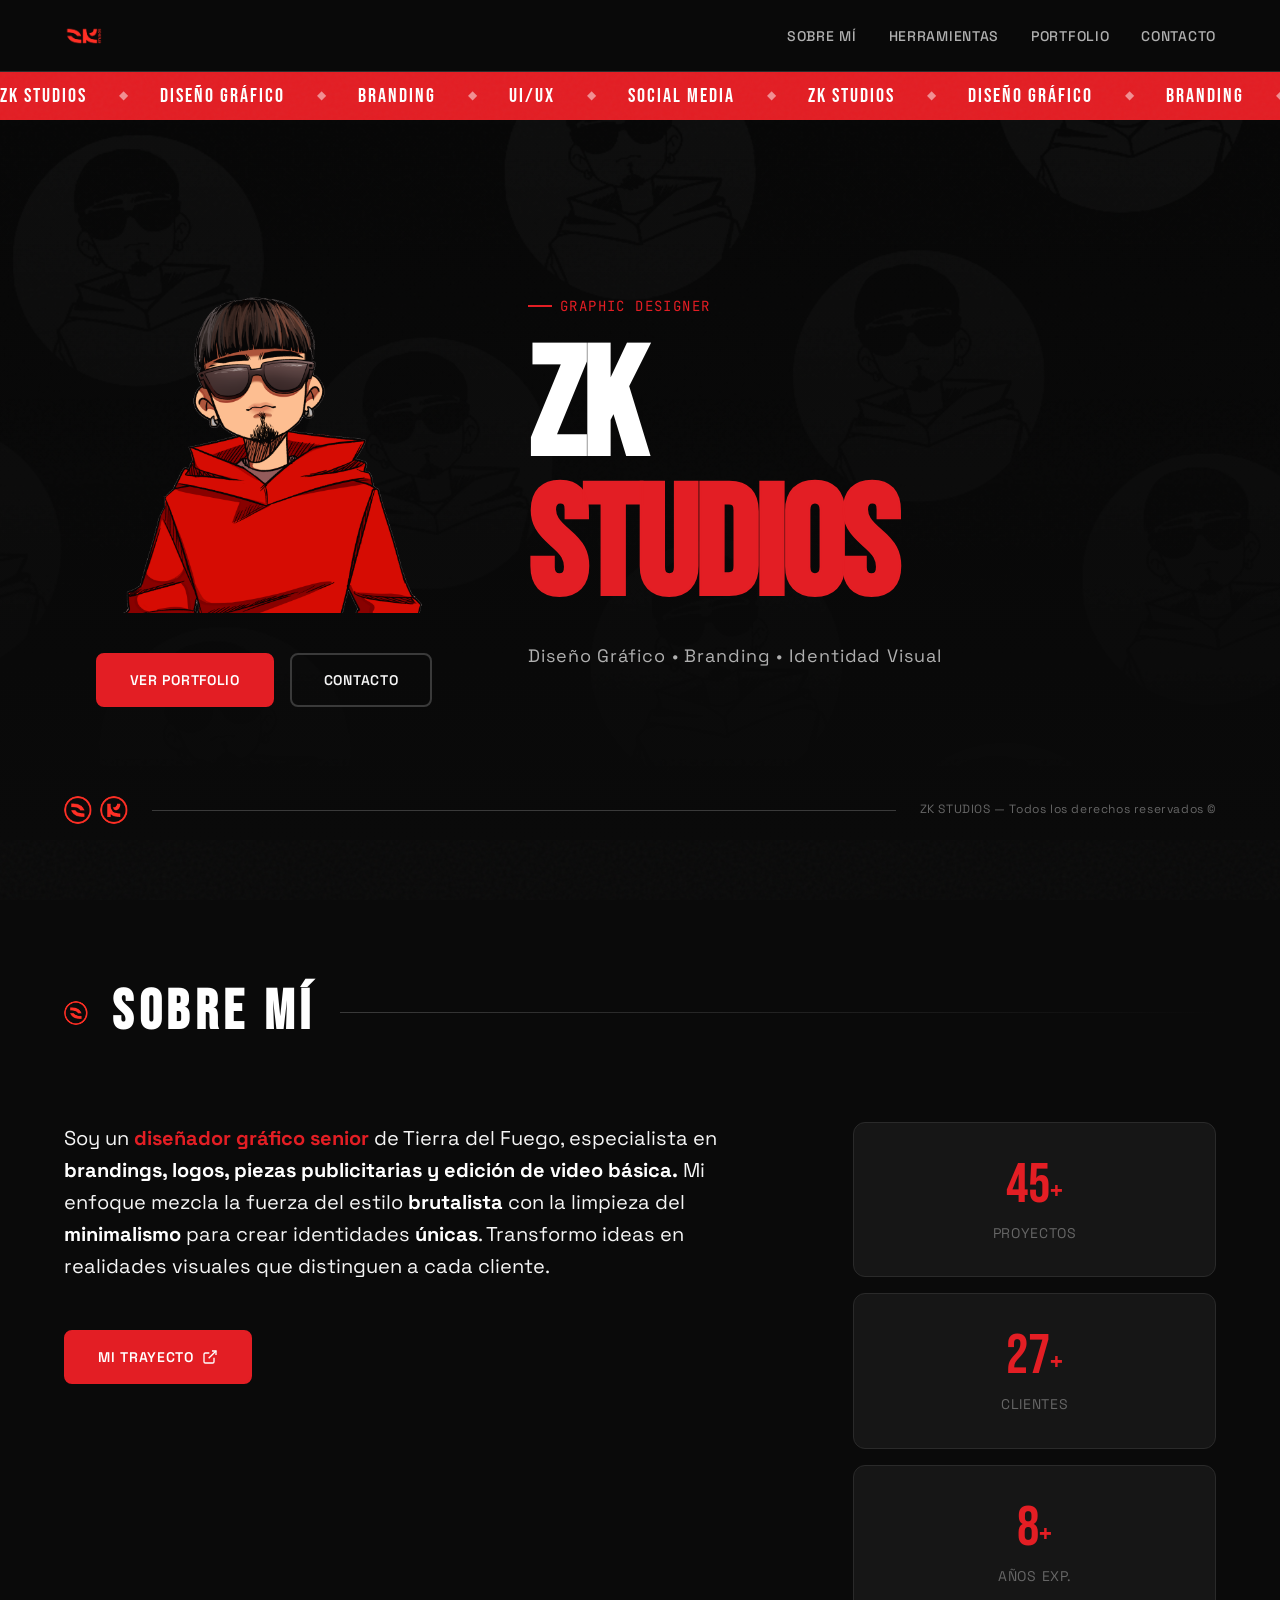
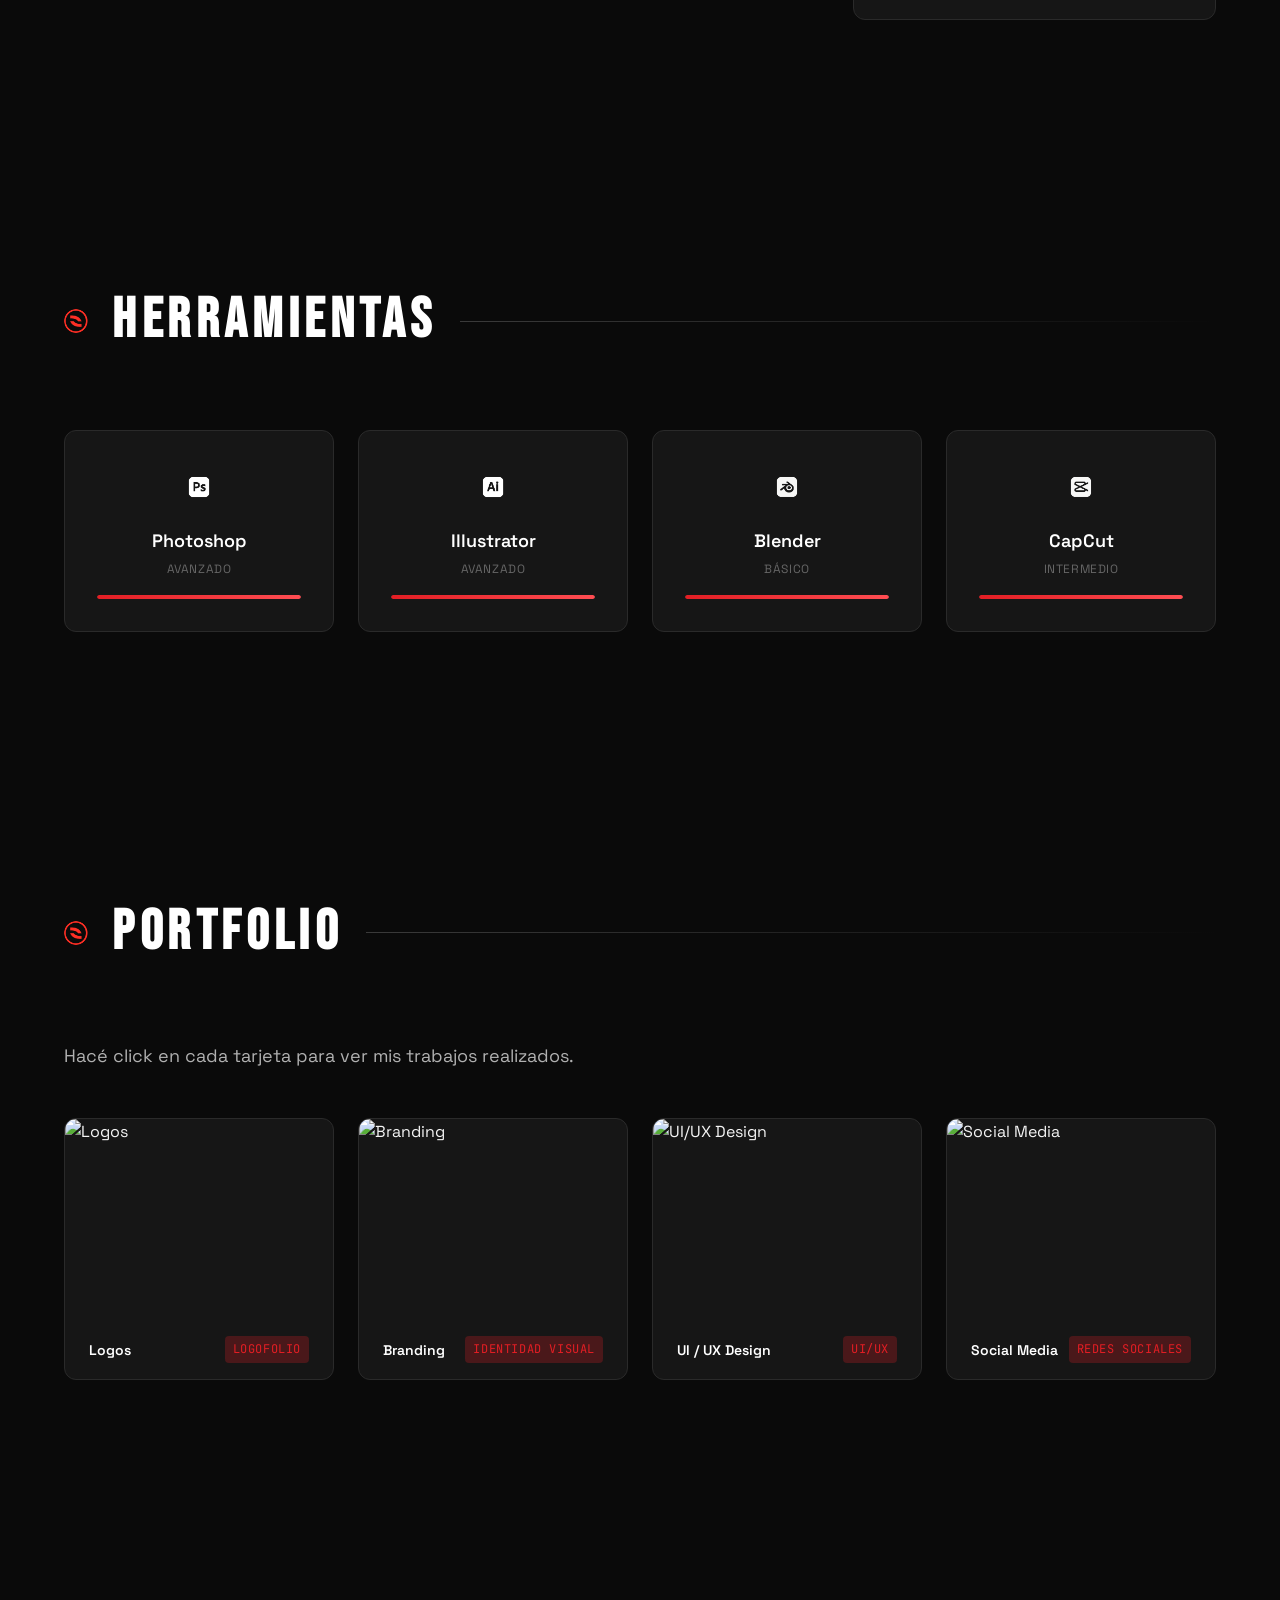
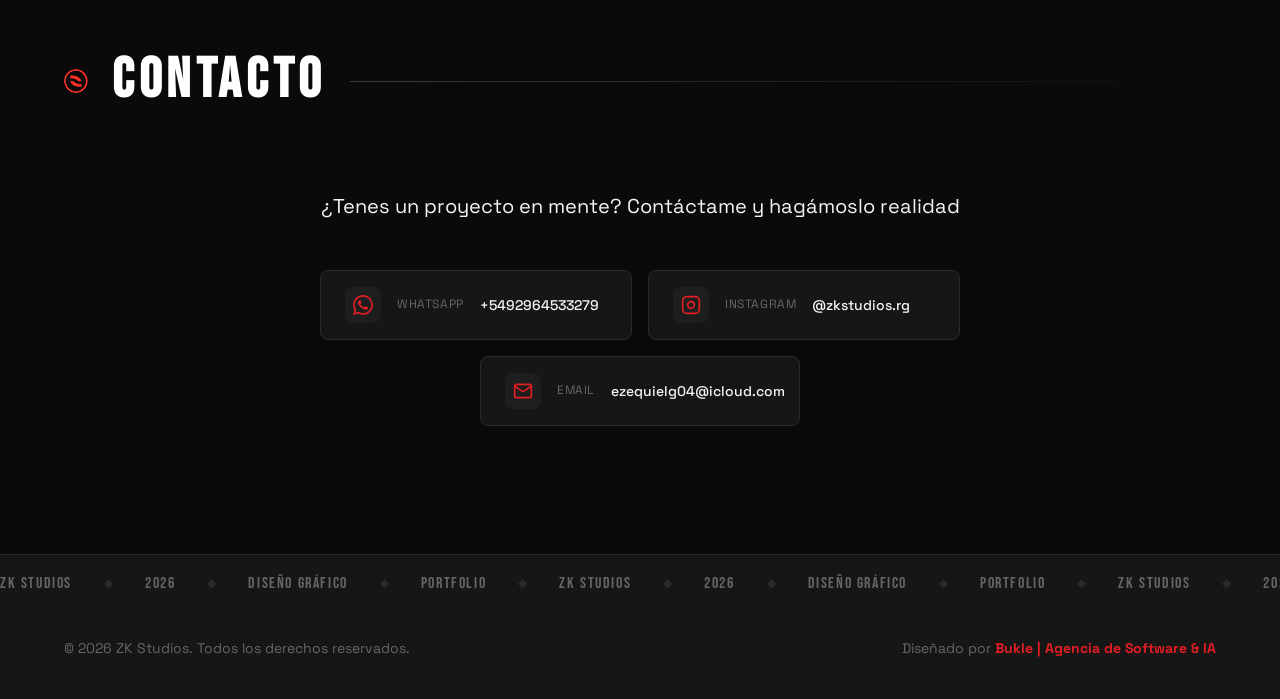
==== commit c497387c: "Frontend Versión PC (Sin Flyers)" ====
--- a/index.html
+++ b/index.html
@@ -32,7 +32,7 @@
   <link rel="stylesheet" href="css/animations.css">
   <link rel="stylesheet" href="css/responsive.css">
 
-  <title>ZK Studios — Diseño Gráfico Senior</title>
+  <title>ZK Studios</title>
 </head>
 <body>
 
@@ -236,10 +236,7 @@
         <div class="tools__grid">
           <div class="tool-card" data-animate="scale-in">
             <div class="tool-card__icon">
-              <svg viewBox="0 0 48 48" fill="none" xmlns="http://www.w3.org/2000/svg">
-                <rect width="48" height="48" rx="8" fill="#1A1A1A"/>
-                <text x="24" y="30" text-anchor="middle" fill="#E31E24" font-size="14" font-weight="bold">Ps</text>
-            </svg>
+              <img src="assets/icons/PS LOGO.png" alt="Photoshop" class="tool-icon-img">
             </div>
             <h3 class="tool-card__name">Photoshop</h3>
             <span class="tool-card__level">Avanzado</span>
@@ -250,10 +247,7 @@
 
           <div class="tool-card" data-animate="scale-in" data-delay="1">
             <div class="tool-card__icon">
-              <svg viewBox="0 0 48 48" fill="none" xmlns="http://www.w3.org/2000/svg">
-                <rect width="48" height="48" rx="8" fill="#1A1A1A"/>
-                <text x="24" y="30" text-anchor="middle" fill="#E31E24" font-size="14" font-weight="bold">Ai</text>
-              </svg>
+              <img src="assets/icons/AI LOGO.png" alt="Illustrator" class="tool-icon-img">
             </div>
             <h3 class="tool-card__name">Illustrator</h3>
             <span class="tool-card__level">Avanzado</span>
@@ -264,10 +258,7 @@
 
           <div class="tool-card" data-animate="scale-in" data-delay="2">
             <div class="tool-card__icon">
-              <svg viewBox="0 0 48 48" fill="none" xmlns="http://www.w3.org/2000/svg">
-                <rect width="48" height="48" rx="8" fill="#1A1A1A"/>
-                <text x="24" y="30" text-anchor="middle" fill="#E31E24" font-size="10" font-weight="bold">Blender</text>
-              </svg>
+              <img src="assets/icons/BLENDERLOGO.png" alt="Blender" class="tool-icon-img">
             </div>
             <h3 class="tool-card__name">Blender</h3>
             <span class="tool-card__level">Básico</span>
@@ -278,10 +269,8 @@
 
           <div class="tool-card" data-animate="scale-in" data-delay="3">
             <div class="tool-card__icon">
-              <svg viewBox="0 0 48 48" fill="none" xmlns="http://www.w3.org/2000/svg">
-                <rect width="48" height="48" rx="8" fill="#1A1A1A"/>
-                <text x="24" y="30" text-anchor="middle" fill="#E31E24" font-size="9" font-weight="bold">CapCut</text>
-              </svg>            </div>
+              <img src="assets/icons/CAPCUTLOGO1.png" alt="CapCut" class="tool-icon-img">
+            </div>
             <h3 class="tool-card__name">CapCut</h3>
             <span class="tool-card__level">Intermedio </span>
             <div class="tool-card__bar">
@@ -421,7 +410,56 @@
   ============================================= -->
   <footer class="footer">
     <div class="marquee marquee--footer" aria-hidden="true">
+<div class="marquee marquee--footer" aria-hidden="true">
       <div class="marquee__track marquee__track--reverse">
+        <span class="marquee__item">ZK STUDIOS</span>
+        <span class="marquee__separator">◆</span>
+        <span class="marquee__item">2026</span>
+        <span class="marquee__separator">◆</span>
+        <span class="marquee__item">DISEÑO GRÁFICO</span>
+        <span class="marquee__separator">◆</span>
+        <span class="marquee__item">PORTFOLIO</span>
+        <span class="marquee__separator">◆</span>
+        <span class="marquee__item">ZK STUDIOS</span>
+        <span class="marquee__separator">◆</span>
+        <span class="marquee__item">2026</span>
+        <span class="marquee__separator">◆</span>
+        <span class="marquee__item">DISEÑO GRÁFICO</span>
+        <span class="marquee__separator">◆</span>
+        <span class="marquee__item">PORTFOLIO</span>
+        <span class="marquee__separator">◆</span>
+        <span class="marquee__item">ZK STUDIOS</span>
+        <span class="marquee__separator">◆</span>
+        <span class="marquee__item">2026</span>
+        <span class="marquee__separator">◆</span>
+        <span class="marquee__item">DISEÑO GRÁFICO</span>
+        <span class="marquee__separator">◆</span>
+        <span class="marquee__item">PORTFOLIO</span>
+        <span class="marquee__separator">◆</span>
+        <span class="marquee__item">ZK STUDIOS</span>
+        <span class="marquee__separator">◆</span>
+        <span class="marquee__item">2026</span>
+        <span class="marquee__separator">◆</span>
+        <span class="marquee__item">DISEÑO GRÁFICO</span>
+        <span class="marquee__separator">◆</span>
+        <span class="marquee__item">PORTFOLIO</span>
+        <span class="marquee__separator">◆</span>
+        <span class="marquee__item">ZK STUDIOS</span>
+        <span class="marquee__separator">◆</span>
+        <span class="marquee__item">2026</span>
+        <span class="marquee__separator">◆</span>
+        <span class="marquee__item">DISEÑO GRÁFICO</span>
+        <span class="marquee__separator">◆</span>
+        <span class="marquee__item">PORTFOLIO</span>
+        <span class="marquee__separator">◆</span>
+        <span class="marquee__item">ZK STUDIOS</span>
+        <span class="marquee__separator">◆</span>
+        <span class="marquee__item">2026</span>
+        <span class="marquee__separator">◆</span>
+        <span class="marquee__item">DISEÑO GRÁFICO</span>
+        <span class="marquee__separator">◆</span>
+        <span class="marquee__item">PORTFOLIO</span>
+        <span class="marquee__separator">◆</span>
         <span class="marquee__item">ZK STUDIOS</span>
         <span class="marquee__separator">◆</span>
         <span class="marquee__item">2026</span>
@@ -442,7 +480,7 @@
     </div>
     <div class="footer__content container">
       <p class="footer__copy">&copy; 2026 ZK Studios. Todos los derechos reservados.</p>
-      <p class="footer__credit">Diseñado por <strong>Bukle | Agencia de Soluciones Inteligentes</strong></p>
+      <p class="footer__credit">Diseñado por <strong>Bukle | Agencia de Software & IA</strong></p>
     </div>
   </footer>
 
--- a/css/layout.css
+++ b/css/layout.css
@@ -197,6 +197,11 @@
   animation-direction: reverse;
 }
 
+.marquee--footer .marquee__track {
+  animation: marqueeScroll 50s linear infinite;
+  min-width: 200vw;
+}
+
 .marquee__item {
   font-family: var(--ff-display);
   font-size: var(--fs-lg);
--- a/css/components.css
+++ b/css/components.css
@@ -84,6 +84,13 @@
   height: 100%;
 }
 
+.tool-icon-img {
+  width: 48px;
+  height: 48px;
+  border-radius: 10px;
+  object-fit: contain;
+}
+
 .tool-card__name {
   font-family: var(--ff-body);
   font-size: var(--fs-md);
--- a/css/sections.css
+++ b/css/sections.css
@@ -4,7 +4,7 @@
 
 /* --- Hero --- */
 .hero {
-  padding-block: var(--space-2xl) var(--space-2xl);
+  padding-block: var(--space-2x1) var(--space-2x1);
   position: relative;
   overflow: hidden;
   min-height: 80vh;
@@ -147,7 +147,7 @@
 
 .hero__bottom {
   position: absolute;
-  bottom: var(--space-xl);
+  bottom: var(--space-md);
   left: var(--container-padding);
   right: var(--container-padding);
   z-index: 2;
